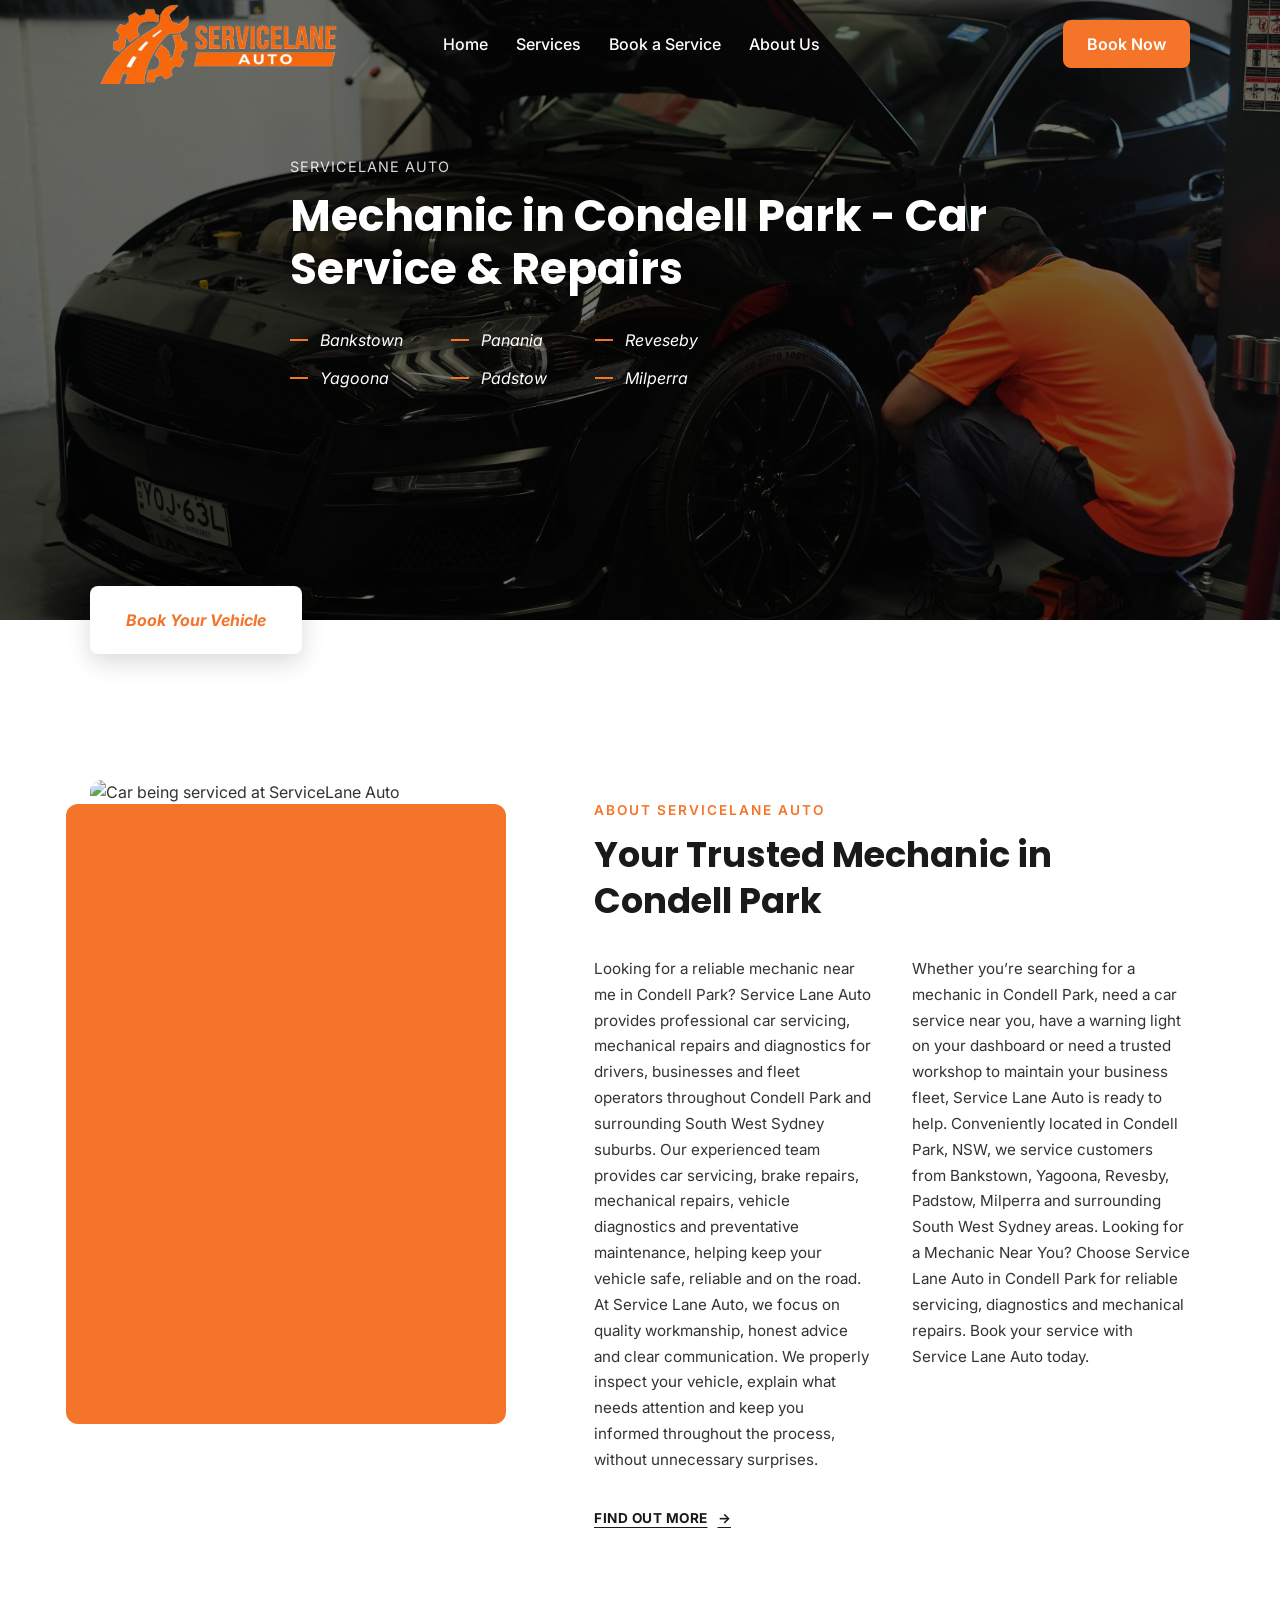
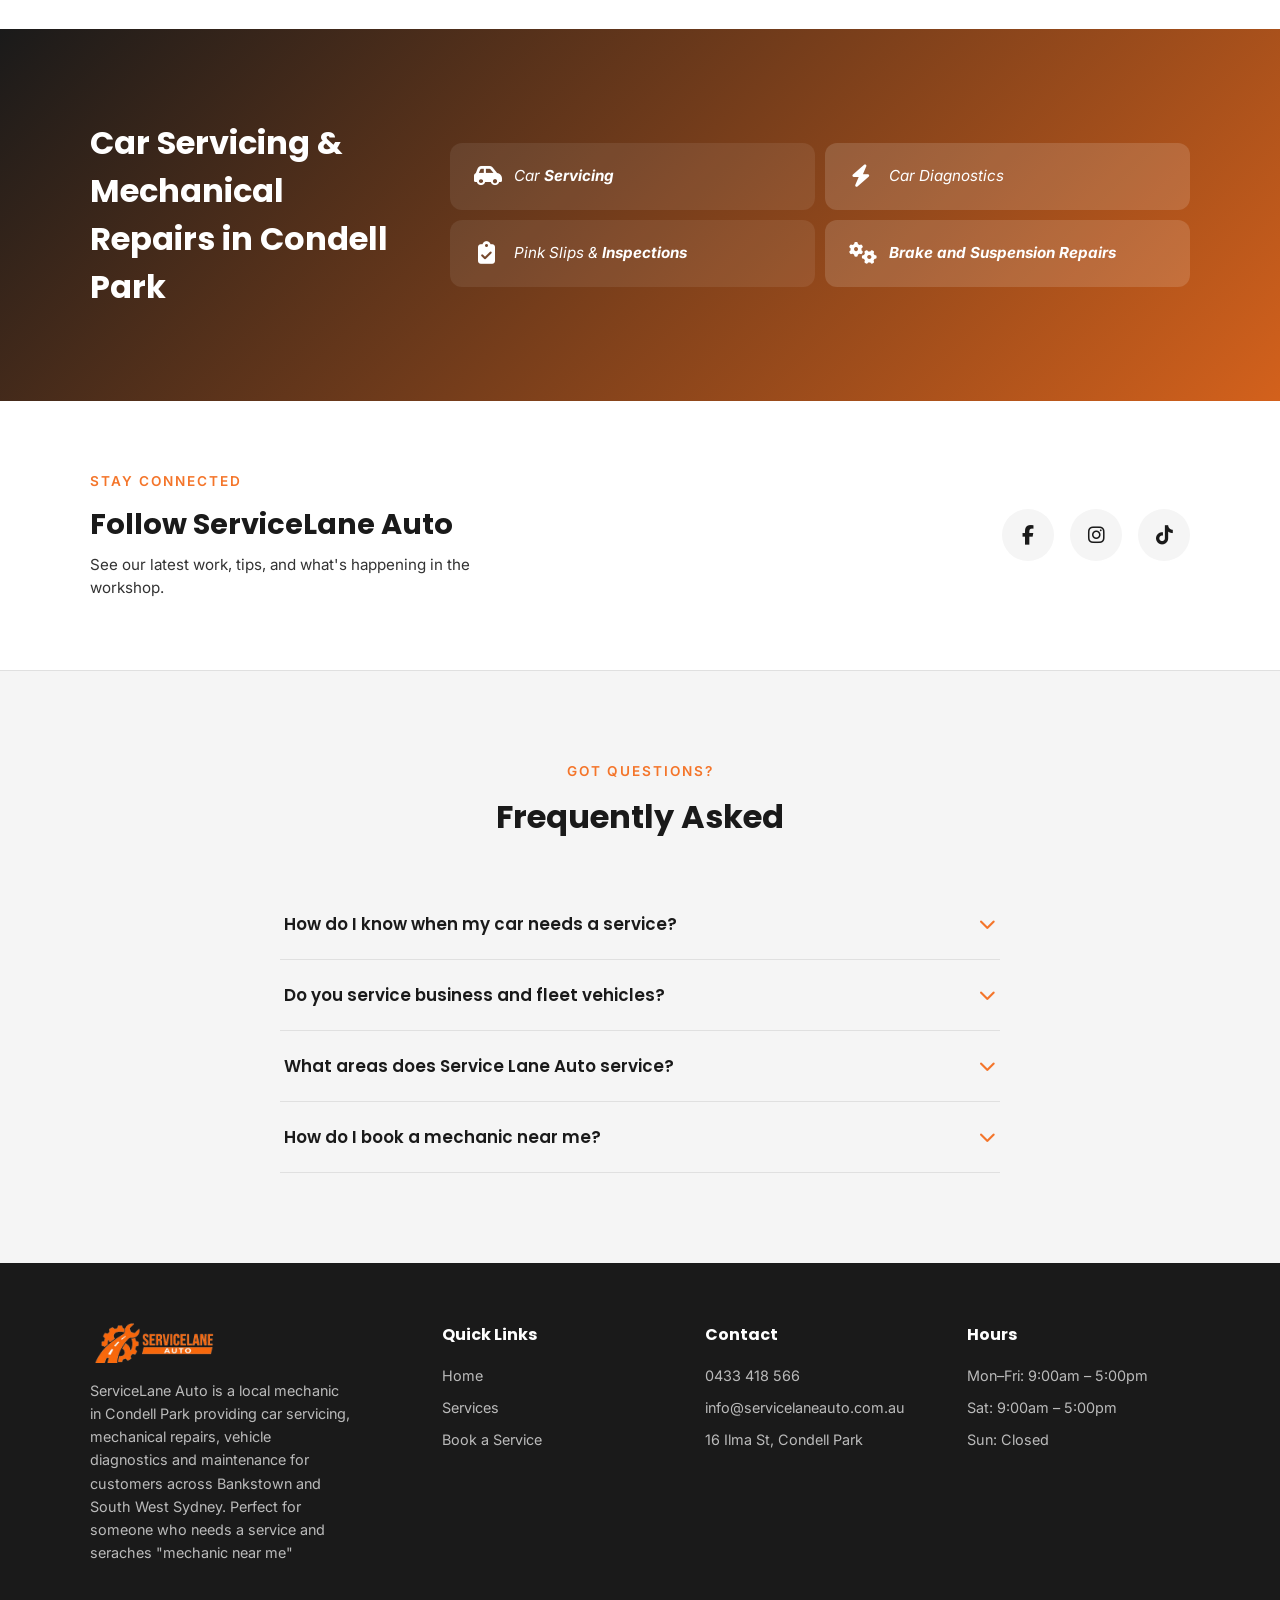
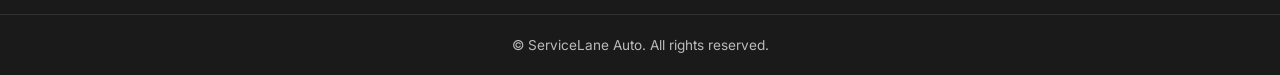
==== index.html @ 46a4f67f "initial commit" ====
<!DOCTYPE html>
<html lang="en">

<head>
  <link rel="icon" type="image/png" href="img/favicon.png">
  <meta name="description"
    content="ServiceLane Auto is a trusted mechanic in Condell Park offering car servicing, mechanical repairs, diagnostics, brakes and vehicle maintenance across South West Sydney. Book online today.">
  <meta charset="UTF-8">
  <meta name="viewport" content="width=device-width, initial-scale=1.0">
  <title>ServiceLane Auto | Mechanic Condell Park – Car Service & Repairs</title>
  <link rel="preconnect" href="https://fonts.googleapis.com">
  <link rel="preconnect" href="https://fonts.gstatic.com" crossorigin>
  <link href="https://fonts.googleapis.com/css2?family=Inter:wght@400;500;600&family=Poppins:wght@600;700&display=swap"
    rel="stylesheet">
  <link rel="stylesheet" href="https://cdnjs.cloudflare.com/ajax/libs/font-awesome/6.5.1/css/all.min.css">
  <link rel="stylesheet" href="css/style.css">

  <script type="application/ld+json">
{
  "@context": "https://schema.org",
  "@type": "AutoRepair",
  "name": "ServiceLane Auto",
  "image": "https://servicelaneauto.com/img/logo-transparent-notext.png",
  "url": "https://servicelaneauto.com",
  "telephone": "+61433418566",
  "priceRange": "$$",
  "address": {
    "@type": "PostalAddress",
    "streetAddress": "16 Ilma St",
    "addressLocality": "Condell Park",
    "addressRegion": "NSW",
    "postalCode": "2200",
    "addressCountry": "AU"
  },
  "geo": {
    "@type": "GeoCoordinates",
    "latitude": -33.9325502,
    "longitude": 151.0131701
  },
  "openingHoursSpecification": [
    {
      "@type": "OpeningHoursSpecification",
      "dayOfWeek": ["Monday","Tuesday","Wednesday","Thursday","Friday","Saturday"],
      "opens": "09:00",
      "closes": "17:00"
    }
  ],
  "areaServed": ["Condell Park", "Bankstown", "Yagoona", "Revesby", "Padstow", "Milperra"],
  "sameAs": [
    "https://www.facebook.com/profile.php?id=61593483371898",
    "https://www.instagram.com/servicelane.auto/",
    "https://tiktok.com/servicelaneauto"
  ]
}
</script>

</head>

<body>

  <header class="site-header site-header-overlay">
    <div class="container header-inner">
      <a href="index.html" class="logo">
        <img src="img/logo-transparent-notext.png" alt="ServiceLane Auto - Your Trusted Mechanic in Condell Park"
          height="48">
      </a>

      <nav class="main-nav">
        <ul>
          <li><a href="index.html">Home</a></li>
          <li><a href="services.html">Services</a></li>
          <li><a href="booking.html">Book a Service</a></li>
          <li><a href="about.html"> About Us</li>
        </ul>
      </nav>

      <a href="booking.html" class="btn btn-primary header-cta">Book Now</a>

      <button class="nav-toggle" aria-label="Toggle menu" aria-expanded="false">
        <span></span><span></span><span></span>
      </button>
    </div>
  </header>

  <section class="hero">
    <div class="hero-overlay"></div>

    <div class="container hero-inner">
      <p class="hero-eyebrow">SERVICELANE AUTO</p>
      <h1>Mechanic in Condell Park - <strong>Car Service &amp; Repairs</strong></h1>

      <div class="hero-features">
        <ul class="hero-features-col">
          <li><span class="dash"></span>Bankstown</li>
          <li><span class="dash"></span>Yagoona</li>
        </ul>
        <ul class="hero-features-col">
          <li><span class="dash"></span>Panania</li>
          <li><span class="dash"></span>Padstow</li>
        </ul>
        <ul class="hero-features-col">
          <li><span class="dash"></span>Reveseby</li>
          <li><span class="dash"></span>Milperra</li>
        </ul>
      </div>
    </div>

    <a href="booking.html" class="hero-cta-float">Book Your Vehicle</a>
  </section>

  <section class="about">
    <div class="container about-inner">
      <div class="about-image">
        <img src="img/about.jpg" alt="Car being serviced at ServiceLane Auto">
      </div>

      <div class="about-content">
        <p class="eyebrow">About ServiceLane Auto</p>
        <h2>Your Trusted Mechanic in Condell Park</h2>

        <div class="about-columns">
          <p>
            Looking for a reliable mechanic near me in Condell Park? Service Lane Auto provides professional car
            servicing, mechanical repairs and diagnostics for drivers, businesses and fleet operators throughout Condell
            Park and surrounding South West Sydney suburbs.

            Our experienced team provides car servicing, brake repairs, mechanical repairs, vehicle diagnostics and
            preventative maintenance, helping keep your vehicle safe, reliable and on the road.

            At Service Lane Auto, we focus on quality workmanship, honest advice and clear communication. We properly
            inspect your vehicle, explain what needs attention and keep you informed throughout the process, without
            unnecessary surprises.
          </p>
          <p>
            Whether you’re searching for a mechanic in Condell Park, need a car service near you, have a warning light
            on your dashboard or need a trusted workshop to maintain your business fleet, Service Lane Auto is ready to
            help.

            Conveniently located in Condell Park, NSW, we service customers from Bankstown, Yagoona, Revesby, Padstow,
            Milperra and surrounding South West Sydney areas.

            Looking for a Mechanic Near You?

            Choose Service Lane Auto in Condell Park for reliable servicing, diagnostics and mechanical repairs.

            Book your service with Service Lane Auto today.
          </p>
        </div>

        <a href="about.html" class="find-out-more">
          Find out more <span class="arrow">&rarr;</span>
        </a>
      </div>
    </div>
  </section>

  <section class="solutions">
    <div class="container solutions-inner">
      <div class="solutions-heading">
        <h2>Car Servicing &amp; Mechanical Repairs in Condell Park</h2>
      </div>

      <div class="solutions-grid">
        <a href="services.html#servicing" class="solution-item">
          <i class="fa-solid fa-car-side"></i>
          <span>Car <strong>Servicing</strong></span>
        </a>
        <a href="services.html#diagnostics" class="solution-item">
          <i class="fa-solid fa-bolt"></i>
          <span>Car Diagnostics</span>
        </a>
        <a href="services.html#pinkslip" class="solution-item">
          <i class="fa-solid fa-clipboard-check"></i>
          <span>Pink Slips &amp; <strong>Inspections</strong></span>
        </a>
        <a href="services.html#brakes" class="solution-item">
          <i class="fa-solid fa-gears"></i>
          <span><strong>Brake and Suspension Repairs</strong></span>
        </a>
        </a>
      </div>
    </div>
  </section>

  <section class="socials">
    <div class="container socials-inner">
      <div class="socials-text">
        <p class="eyebrow">Stay Connected</p>
        <h2>Follow ServiceLane Auto</h2>
        <p class="socials-sub">See our latest work, tips, and what's happening in the workshop.</p>
      </div>

      <div class="socials-icons">
        <a href="https://www.facebook.com/profile.php?id=61593483371898" target="_blank" rel="noopener"
          class="social-icon" aria-label="Facebook">
          <i class="fa-brands fa-facebook-f"></i>
        </a>
        <a href="https://www.instagram.com/servicelane.auto/" target="_blank" rel="noopener" class="social-icon"
          aria-label="Instagram">
          <i class="fa-brands fa-instagram"></i>
        </a>
        <a href="https://tiktok.com/servicelaneauto" target="_blank" rel="noopener" class="social-icon"
          aria-label="TikTok">
          <i class="fa-brands fa-tiktok"></i>
        </a>
      </div>
    </div>
  </section>

  <section class="faq">
    <div class="container faq-inner">
      <div class="faq-heading">
        <p class="eyebrow">Got Questions?</p>
        <h2>Frequently Asked</h2>
      </div>

      <div class="faq-list">
        <div class="faq-item">
          <button class="faq-question">
            How do I know when my car needs a service?
            <i class="fa-solid fa-chevron-down"></i>
          </button>
          <div class="faq-answer">
            <p>Your vehicle’s recommended service intervals depend on its make, model, age and kilometres travelled. If
              you’re unsure, contact Service Lane Auto and our Condell Park mechanics can help determine when your next
              service is due.</p>
          </div>
        </div>

        <div class="faq-item">
          <button class="faq-question">
            Do you service business and fleet vehicles?
            <i class="fa-solid fa-chevron-down"></i>
          </button>
          <div class="faq-answer">
            <p>Yes. Service Lane Auto provides fleet servicing and mechanical maintenance in Condell Park for businesses
              and vehicle operators. We can assist with regular servicing, maintenance, diagnostics and documented
              vehicle inspections to help keep your fleet on the road.</p>
          </div>
        </div>

        <div class="faq-item">
          <button class="faq-question">
            What areas does Service Lane Auto service?
            <i class="fa-solid fa-chevron-down"></i>
          </button>
          <div class="faq-answer">
            <p>Our workshop is located in Condell Park, NSW, making us a convenient local mechanic for customers in
              Bankstown, Yagoona, Revesby, Padstow, Milperra and surrounding South West Sydney suburbs.</p>
          </div>
        </div>

        <div class="faq-item">
          <button class="faq-question">
            How do I book a mechanic near me?
            <i class="fa-solid fa-chevron-down"></i>
          </button>
          <div class="faq-answer">
            <p>If you’re looking for a mechanic near me in Condell Park, simply contact Service Lane Auto to arrange
              your booking. Whether you need a car service, brake repair, diagnostics, filter replacement or general
              mechanical work, our team is ready to help.</p>
          </div>
        </div>
      </div>
    </div>
  </section>

  <footer class="site-footer">

    <div class="container footer-inner">
      <div class="footer-brand">
        <img src="img/logo-transparent-notext.png" alt="ServiceLane Auto" height="40">
        <p>ServiceLane Auto is a local mechanic in Condell Park providing car servicing, mechanical repairs, vehicle
          diagnostics and maintenance for customers across Bankstown and South West Sydney. Perfect for someone who
          needs a service and seraches "mechanic near me"</p>
      </div>

      <div class="footer-col" id="footer">
        <h4>Quick Links</h4>
        <ul>
          <li><a href="index.html">Home</a></li>
          <li><a href="services.html">Services</a></li>
          <li><a href="booking.html">Book a Service</a></li>
        </ul>
      </div>

      <div class="footer-col">
        <h4>Contact</h4>
        <ul>
          <li><a href="tel:+61433418566">0433 418 566</a></li>
          <li><a href="mailto:info@servicelaneauto.com.au">info@servicelaneauto.com.au</a></li>
          <li><a href="https://maps.app.goo.gl/KxCBeja8GGFYqPT87">16 Ilma St, Condell Park</a></li>
        </ul>
      </div>

      <div class="footer-col">
        <h4>Hours</h4>
        <ul>
          <li>Mon–Fri: 9:00am – 5:00pm</li>
          <li>Sat: 9:00am – 5:00pm</li>
          <li>Sun: Closed</li>
        </ul>
      </div>
    </div>

    <div class="footer-bottom">
      <div class="container">
        <p>&copy; <span id="year"></span> ServiceLane Auto. All rights reserved.</p>
      </div>
    </div>
  </footer>

  <script src="js/main.js"></script>
</body>

</html>
---- css/style.css ----
/* ---- Reset & base ---- */
*,
*::before,
*::after {
  box-sizing: border-box;
  margin: 0;
  padding: 0;
}

html {
  scroll-behavior: smooth;
}

:root {
  --color-primary: #f4752a;
  --color-primary-dark: #d3611c;
  --color-dark: #1a1a1a;
  --color-text: #333;
  --color-bg: #ffffff;
  --color-bg-alt: #f5f5f5;
  --color-border: #e0e0e0;

  --font-body: 'Inter', system-ui, sans-serif;
  --font-heading: 'Poppins', sans-serif;

  --container-width: 1140px;
}

body {
  font-family: var(--font-body);
  color: var(--color-text);
  line-height: 1.5;
}

h1,
h2,
h3,
h4 {
  font-family: var(--font-heading);
}

a {
  text-decoration: none;
  color: inherit;
}

ul {
  list-style: none;
}

img {
  max-width: 100%;
  display: block;
}

.container {
  max-width: var(--container-width);
  margin: 0 auto;
  padding: 0 20px;
}

.btn {
  display: inline-block;
  padding: 12px 24px;
  border-radius: 8px;
  font-weight: 600;
  cursor: pointer;
  border: none;
}

.btn-primary {
  background: var(--color-primary);
  color: #fff;
}

.btn-primary:hover {
  background: var(--color-primary-dark);
}

/* ---- Header ---- */
.site-header {
  border-bottom: 1px solid var(--color-border);
  background: var(--color-bg);
}

.header-inner {
  display: flex;
  align-items: center;
  justify-content: space-between;
  padding-top: 4px;
  padding-bottom: 4px;
}

.logo img {
  height: 80px;
  width: auto;
}

.main-nav ul {
  display: flex;
  gap: 28px;
}

.main-nav a {
  position: relative;
  font-weight: 500;
  color: var(--color-text);
  padding-bottom: 4px;
  transition: color 0.25s ease;
}

.main-nav a::after {
  content: '';
  position: absolute;
  left: 0;
  bottom: 0;
  width: 100%;
  height: 2px;
  background: var(--color-primary);
  transform: scaleX(0);
  transform-origin: right;
  transition: transform 0.3s ease;
}

.main-nav a:hover {
  color: var(--color-primary);
}

.main-nav a:hover::after {
  transform: scaleX(1);
  transform-origin: left;
}

.header-cta {
  margin-left: 20px;
}

.nav-toggle {
  display: none;
  flex-direction: column;
  justify-content: space-between;
  width: 26px;
  height: 18px;
  background: none;
  border: none;
  cursor: pointer;
  padding: 0;
  position: relative;
  z-index: 101;
}

.nav-toggle span {
  display: block;
  width: 100%;
  height: 2px;
  background: var(--color-dark);
  border-radius: 2px;
  transition: transform 0.3s ease, opacity 0.3s ease;
}

.site-header-overlay {
  position: absolute;
  top: 0;
  left: 0;
  width: 100%;
  z-index: 10;
  background: transparent;
  border-bottom: none;
}

.site-header-overlay .main-nav a,
.site-header-overlay .logo {
  color: #fff;
}

.site-header-overlay .main-nav a::after {
  background: #fff;
}

/* ---- Hero ---- */
.hero {
  position: relative;
  min-height: 620px;
  display: flex;
  align-items: center;
  background: url('../img/hero.JPG') center/cover no-repeat;
  margin-bottom: 60px;
  margin-top: 0;
}

.hero-overlay {
  position: absolute;
  inset: 0;
  background: rgba(0, 0, 0, 0.55);
}

.hero-inner {
  position: relative;
  z-index: 1;
  color: #fff;
  padding-bottom: 60px;
}

.hero-eyebrow {
  text-transform: uppercase;
  letter-spacing: 1px;
  font-size: 0.9rem;
  margin-bottom: 12px;
  opacity: 0.85;
}

.hero-inner h1 {
  font-size: 2.75rem;
  line-height: 1.2;
  max-width: 700px;
  margin-bottom: 32px;
}

.hero-features {
  display: flex;
  gap: 48px;
  flex-wrap: wrap;
}

.hero-features-col li {
  display: flex;
  align-items: center;
  gap: 12px;
  margin-bottom: 14px;
  font-style: italic;
}

.dash {
  width: 18px;
  height: 2px;
  background: var(--color-primary);
  flex-shrink: 0;
}

.hero-cta-float {
  position: absolute;
  bottom: 0;
  left: calc((100% - var(--container-width)) / 2 + 20px);
  transform: translateY(50%);
  z-index: 2;
  background: #fff;
  color: var(--color-primary);
  font-weight: 700;
  font-style: italic;
  padding: 22px 36px;
  border-radius: 8px;
  box-shadow: 0 8px 24px rgba(0, 0, 0, 0.15);
}

.hero-cta-float:hover {
  background: var(--color-bg-alt);
}

/* ---- About ---- */
.about {
  padding: 100px 0;
}

.about-inner {
  display: flex;
  align-items: flex-start;
  gap: 64px;
}

.about-image {
  flex: 0 0 40%;
  position: relative;
}

.about-image::before {
  content: '';
  position: absolute;
  top: 24px;
  left: -24px;
  width: 100%;
  height: 100%;
  background: var(--color-primary);
  border-radius: 12px;
  z-index: 0;
}

.about-image img {
  position: relative;
  z-index: 1;
  width: 100%;
  height: 620px;
  object-fit: cover;
  border-radius: 12px;
}

.about-content {
  flex: 1;
  position: relative;
  padding-top: 20px;
}

.eyebrow {
  text-transform: uppercase;
  letter-spacing: 2px;
  font-size: 0.85rem;
  font-weight: 600;
  color: var(--color-primary);
  margin-bottom: 12px;
}

.about-content h2 {
  font-size: 2.2rem;
  line-height: 1.3;
  color: var(--color-dark);
  margin-bottom: 32px;
  max-width: 520px;
}

.about-columns {
  display: flex;
  gap: 40px;
  margin-bottom: 32px;
}

.about-columns p {
  flex: 1;
  color: var(--color-text);
  font-size: 0.95rem;
  line-height: 1.7;
}

.find-out-more {
  display: inline-flex;
  align-items: center;
  gap: 10px;
  font-weight: 700;
  font-size: 0.85rem;
  letter-spacing: 0.5px;
  text-transform: uppercase;
  color: var(--color-dark);
  text-decoration: underline;
  text-underline-offset: 4px;
}

.find-out-more .arrow {
  transition: transform 0.25s ease;
  text-decoration: none;
  display: inline-block;
}

.find-out-more:hover .arrow {
  transform: translateX(6px);
}

/* ---- Solutions ---- */
.solutions {
  position: relative;
  background: linear-gradient(135deg, var(--color-dark), var(--color-primary-dark));
  padding: 90px 0;
  overflow: hidden;
}

.solutions-inner {
  display: flex;
  align-items: center;
  gap: 60px;
  position: relative;
}

.solutions-heading {
  flex: 0 0 300px;
  position: relative;
}

.solutions-number {
  position: absolute;
  top: -60px;
  right: -10px;
  font-family: var(--font-heading);
  font-size: 3.5rem;
  font-weight: 300;
  color: rgba(255, 255, 255, 0.15);
}

.eyebrow-light {
  color: rgba(255, 255, 255, 0.7);
}

.solutions-heading h2 {
  color: #fff;
  font-size: 2rem;
}

.solutions-grid {
  flex: 1;
  display: grid;
  grid-template-columns: repeat(2, 1fr);
  gap: 10px;
}

.solution-item {
  display: flex;
  align-items: center;
  gap: 16px;
  padding: 22px 24px;
  background: rgba(255, 255, 255, 0.08);
  color: #fff;
  font-style: italic;
  font-size: 0.95rem;
  transition: background 0.25s ease;
  border-radius: 12px;
}

.solution-item:nth-child(even) {
  background: rgba(255, 255, 255, 0.14);
}

.solution-item:hover {
  background: var(--color-primary);
}

.solution-item i {
  font-size: 1.4rem;
  width: 24px;
  text-align: center;
}

/* ---- Footer ---- */
.site-footer {
  background: var(--color-dark);
  color: rgba(255, 255, 255, 0.7);
  padding-top: 60px;
}

.footer-inner {
  display: grid;
  grid-template-columns: 1.4fr 1fr 1fr 1fr;
  gap: 40px;
  padding-bottom: 50px;
}

.footer-brand img {
  margin-bottom: 16px;
}

.footer-brand p {
  font-size: 0.9rem;
  line-height: 1.6;
  max-width: 260px;
}

.footer-col h4 {
  color: #fff;
  font-family: var(--font-heading);
  font-size: 1rem;
  margin-bottom: 18px;
}

.footer-col ul li {
  margin-bottom: 10px;
  font-size: 0.9rem;
}

.footer-col a {
  transition: color 0.2s ease;
}

.footer-col a:hover {
  color: var(--color-primary);
}

.footer-bottom {
  border-top: 1px solid rgba(255, 255, 255, 0.1);
  padding: 20px 0;
  text-align: center;
  font-size: 0.85rem;
}


/* ---- Page banner ---- */
.page-banner {
  background: var(--color-bg-alt);
  padding: 70px 0;
  text-align: center;
}

.page-banner h1 {
  font-size: 2.4rem;
  color: var(--color-dark);
}

/* ---- Service detail blocks ---- */
.service-detail {
  padding: 90px 0;
}

.service-detail:nth-child(even),
.service-detail-reverse {
  background: var(--color-bg-alt);
}

.service-detail-inner {
  display: flex;
  align-items: center;
  gap: 64px;
}

.service-detail-reverse .service-detail-inner {
  flex-direction: row-reverse;
}

.service-detail-image {
  flex: 0 0 45%;
  position: relative;
}

.service-detail-image::before {
  content: '';
  position: absolute;
  top: 20px;
  left: -20px;
  width: 100%;
  height: 100%;
  background: var(--color-primary);
  border-radius: 12px;
  z-index: 0;
}

.service-detail-reverse .service-detail-image::before {
  left: auto;
  right: -20px;
}

.service-detail-image img {
  position: relative;
  z-index: 1;
  width: 100%;
  height: 420px;
  object-fit: cover;
  border-radius: 12px;
}

.service-detail-content {
  flex: 1;
}

.service-icon {
  display: inline-flex;
  align-items: center;
  justify-content: center;
  width: 52px;
  height: 52px;
  border-radius: 50%;
  background: var(--color-primary);
  color: #fff;
  font-size: 1.3rem;
  margin-bottom: 18px;
}

.service-detail-content h2 {
  font-size: 2rem;
  color: var(--color-dark);
  margin-bottom: 16px;
}

.service-desc {
  color: var(--color-text);
  line-height: 1.7;
  margin-bottom: 24px;
  max-width: 480px;
}

.service-features {
  margin-bottom: 32px;
}

.service-features li {
  display: flex;
  align-items: center;
  gap: 12px;
  margin-bottom: 12px;
  font-size: 0.95rem;
  color: var(--color-dark);
}

/* ---- Booking ---- */
.booking {
  padding: 90px 0;
}

.booking-inner {
  display: flex;
  gap: 64px;
  align-items: flex-start;
}

.booking-info {
  flex: 0 0 320px;
  position: sticky;
  top: 40px;
}

.booking-info h2 {
  font-size: 1.6rem;
  color: var(--color-dark);
  margin: 18px 0 12px;
}

.booking-info>p {
  color: var(--color-text);
  line-height: 1.6;
  margin-bottom: 28px;
}

.booking-steps li {
  font-size: 0.95rem;
  color: var(--color-dark);
  font-style: normal;
}

.booking-contact-alt {
  margin-top: 36px;
  padding-top: 24px;
  border-top: 1px solid var(--color-border);
}

.booking-contact-alt p {
  font-size: 0.85rem;
  color: var(--color-text);
  margin-bottom: 6px;
}

.booking-contact-alt a {
  display: inline-flex;
  align-items: center;
  gap: 8px;
  font-weight: 700;
  color: var(--color-primary);
  font-size: 1.15rem;
}

.booking-form {
  flex: 1;
  background: var(--color-bg-alt);
  padding: 44px;
  border-radius: 12px;
  border-top: 4px solid var(--color-primary);
}

.form-group {
  margin-bottom: 22px;
}

.form-group label {
  display: block;
  font-size: 0.9rem;
  font-weight: 600;
  color: var(--color-dark);
  margin-bottom: 6px;
}

.form-group input,
.form-group select,
.form-group textarea {
  width: 100%;
  padding: 13px 14px;
  border: 1px solid var(--color-border);
  border-radius: 6px;
  font-family: var(--font-body);
  font-size: 0.95rem;
  color: var(--color-text);
  background: #fff;
  transition: border-color 0.2s ease, box-shadow 0.2s ease;
}

.form-group input:focus,
.form-group select:focus,
.form-group textarea:focus {
  outline: none;
  border-color: var(--color-primary);
  box-shadow: 0 0 0 3px rgba(244, 117, 42, 0.15);
}

.form-group textarea {
  resize: vertical;
}

.booking-form .btn-lg {
  width: 100%;
  padding: 16px;
  font-size: 1rem;
}

/* ---- Socials ---- */
.socials {
  padding: 70px 0;
  border-bottom: 1px solid var(--color-border);
}

.socials-inner {
  display: flex;
  align-items: center;
  justify-content: space-between;
  flex-wrap: wrap;
  gap: 32px;
}

.socials-text h2 {
  font-size: 1.8rem;
  color: var(--color-dark);
  margin: 6px 0 8px;
}

.socials-sub {
  color: var(--color-text);
  font-size: 0.95rem;
  max-width: 400px;
}

.socials-icons {
  display: flex;
  gap: 16px;
}

.social-icon {
  display: flex;
  align-items: center;
  justify-content: center;
  width: 52px;
  height: 52px;
  border-radius: 50%;
  background: var(--color-bg-alt);
  color: var(--color-dark);
  font-size: 1.2rem;
  transition: background 0.25s ease, color 0.25s ease, transform 0.25s ease;
}

.social-icon:hover {
  background: var(--color-primary);
  color: #fff;
  transform: translateY(-4px);
}

/* ---- FAQ ---- */
.faq {
  padding: 90px 0;
  background: var(--color-bg-alt);
}

.faq-heading {
  text-align: center;
  margin-bottom: 48px;
}

.faq-heading h2 {
  font-size: 2rem;
  color: var(--color-dark);
}

.faq-list {
  max-width: 720px;
  margin: 0 auto;
}

.faq-item {
  border-bottom: 1px solid var(--color-border);
}

.faq-question {
  width: 100%;
  display: flex;
  align-items: center;
  justify-content: space-between;
  background: none;
  border: none;
  padding: 22px 4px;
  font-family: var(--font-heading);
  font-size: 1.05rem;
  font-weight: 600;
  color: var(--color-dark);
  text-align: left;
  cursor: pointer;
}

.faq-question i {
  color: var(--color-primary);
  transition: transform 0.3s ease;
  flex-shrink: 0;
  margin-left: 16px;
}

.faq-item.active .faq-question i {
  transform: rotate(180deg);
}

.faq-answer {
  max-height: 0;
  overflow: hidden;
  transition: max-height 0.3s ease;
}

.faq-answer p {
  padding: 0 4px 22px;
  color: var(--color-text);
  line-height: 1.6;
  font-size: 0.95rem;
}

.faq-item.active .faq-answer {
  max-height: 200px;
}

/* ---- About page hero ---- */
.about-hero {
  position: relative;
  min-height: 560px;
  display: flex;
  align-items: center;
  justify-content: center;
  text-align: center;
  overflow: hidden;
  background: url('../img/abouthero.jpg') center/cover no-repeat;
  padding-top: 80px;
}

.about-hero-overlay {
  position: absolute;
  inset: 0;
  background: rgba(0, 0, 0, 0.5);
}

.about-hero-inner {
  position: relative;
  z-index: 1;
  color: #fff;
}

.about-hero-inner h1 {
  font-size: 2.6rem;
  line-height: 1.2;
  max-width: 700px;
  margin: 10px auto 16px;
}

.about-hero-sub {
  font-size: 1.05rem;
  opacity: 0.9;
  max-width: 500px;
  margin: 0 auto;
}

/* ---- Team grid ---- */
.team {
  padding: 90px 0;
}

.team-heading {
  text-align: center;
  margin-bottom: 48px;
}

.team-heading h2 {
  font-size: 2rem;
  color: var(--color-dark);
}

.team-grid {
  display: grid;
  grid-template-columns: repeat(auto-fill, minmax(220px, 1fr));
  gap: 32px;
}

.team-card {
  text-align: center;
  cursor: pointer;
}

.team-bio {
  max-height: 0;
  overflow: hidden;
  transition: max-height 0.3s ease;
}

.team-bio p {
  padding-top: 12px;
  font-size: 0.9rem;
  color: var(--color-text);
  line-height: 1.6;
  text-align: left;
}

.team-card.active .team-bio {
  max-height: 300px;
}

.team-photo {
  position: relative;
  margin-bottom: 18px;
}

.team-photo::before {
  content: '';
  position: absolute;
  top: 14px;
  left: -14px;
  width: 100%;
  height: 100%;
  background: var(--color-primary);
  border-radius: 12px;
  z-index: 0;
}

.team-photo img {
  position: relative;
  z-index: 1;
  width: 100%;
  height: 260px;
  object-fit: cover;
  border-radius: 12px;
}

.team-card h3 {
  font-family: var(--font-heading);
  font-size: 1.1rem;
  color: var(--color-dark);
  margin-bottom: 4px;
}

.team-role {
  font-size: 0.85rem;
  color: var(--color-primary);
  font-weight: 600;
  text-transform: uppercase;
  letter-spacing: 0.5px;
}

/* ---- Stats strip ---- */
.stats {
  background: linear-gradient(135deg, var(--color-dark), var(--color-primary-dark));
  padding: 60px 0;
}

.stats-inner {
  display: grid;
  grid-template-columns: repeat(4, 1fr);
  gap: 24px;
  text-align: center;
}

.stat-item {
  display: flex;
  flex-direction: column;
  gap: 6px;
}

.stat-number {
  font-family: var(--font-heading);
  font-size: 2.6rem;
  font-weight: 700;
  color: #fff;
}

.stat-label {
  font-size: 0.9rem;
  color: rgba(255, 255, 255, 0.75);
  text-transform: uppercase;
  letter-spacing: 0.5px;
}

/* ---- Our Story ---- */
.story {
  padding: 100px 0;
}

.story-inner {
  display: flex;
  align-items: center;
  gap: 64px;
}

.story-content {
  flex: 1;
}

.story-content h2 {
  font-size: 2.2rem;
  color: var(--color-dark);
  line-height: 1.3;
  margin-bottom: 24px;
  max-width: 480px;
}

.story-content p {
  color: var(--color-text);
  line-height: 1.7;
  margin-bottom: 18px;
  max-width: 480px;
}

.story-image {
  flex: 0 0 45%;
  position: relative;
}

.story-image::before {
  content: '';
  position: absolute;
  bottom: -20px;
  right: -20px;
  width: 100%;
  height: 100%;
  background: var(--color-primary);
  border-radius: 12px;
  z-index: 0;
}

.story-image img {
  position: relative;
  z-index: 1;
  width: 100%;
  height: 440px;
  object-fit: cover;
  border-radius: 12px;
}

/*Mobile*/
@media (max-width: 768px) {

  .booking-inner {
    flex-direction: column;
    align-items: stretch;
  }

  .main-nav {
    position: fixed;
    top: 0;
    right: -100%;
    width: 75%;
    max-width: 320px;
    height: 100vh;
    background: #fff;
    box-shadow: -4px 0 20px rgba(0, 0, 0, 0.1);
    padding: 100px 32px;
    transition: right 0.35s ease;
    z-index: 100;
  }

  .main-nav.open {
    right: 0;
  }

  .main-nav.open a {
    color: var(--color-dark);
  }

  .main-nav.open a::after {
    background: var(--color-primary);
  }


  .site-header-overlay .nav-toggle span {
    background: #fff;
  }

  .site-header-overlay .nav-toggle.open span {
    background: var(--color-dark);
  }

  .main-nav ul {
    flex-direction: column;
    gap: 24px;
  }

  .header-cta {
    display: none;
  }

  .nav-toggle {
    display: flex;
  }

  .nav-toggle.open span:nth-child(1) {
    transform: translateY(8px) rotate(45deg);
  }

  .nav-toggle.open span:nth-child(2) {
    opacity: 0;
  }

  .nav-toggle.open span:nth-child(3) {
    transform: translateY(-8px) rotate(-45deg);
  }

  /* Hero */
  .hero-inner h1 {
    font-size: 1.8rem;
  }

  .hero-features {
    flex-direction: column;
    gap: 12px;
  }

  .hero-cta-float {
    left: 20px;
    padding: 16px 24px;
    font-size: 0.9rem;
  }

  /* About (homepage) */
  .about-inner,
  .story-inner {
    flex-direction: column;
  }

  .about-image,
  .story-image {
    flex: none;
    width: 100%;
  }

  .about-image img,
  .story-image img {
    height: 320px;
  }

  .about-columns {
    flex-direction: column;
    gap: 16px;
  }

  /* Solutions grid */
  .solutions-inner {
    flex-direction: column;
    text-align: center;
  }

  .solutions-grid {
    grid-template-columns: 1fr;
  }

  /* Team grid */
  .team-grid {
    grid-template-columns: 1fr 1fr;
  }

  /* Stats strip */
  .stats-inner {
    grid-template-columns: 1fr 1fr;
    gap: 32px 16px;
  }

  /* Service detail blocks */
  .service-detail-inner,
  .service-detail-reverse .service-detail-inner {
    flex-direction: column;
  }

  .service-detail-image {
    width: 100%;
  }

  /* Booking page */
  .booking-inner {
    flex-direction: column;
  }

  .booking-info {
    position: static;
  }

  .form-row {
    flex-direction: column;
    gap: 0;
  }

  /* Footer */
  .footer-inner {
    grid-template-columns: 1fr 1fr;
    gap: 32px;
  }

  .footer-brand {
    grid-column: span 2;
  }

  .footer-map {
    display: none;
  }

}
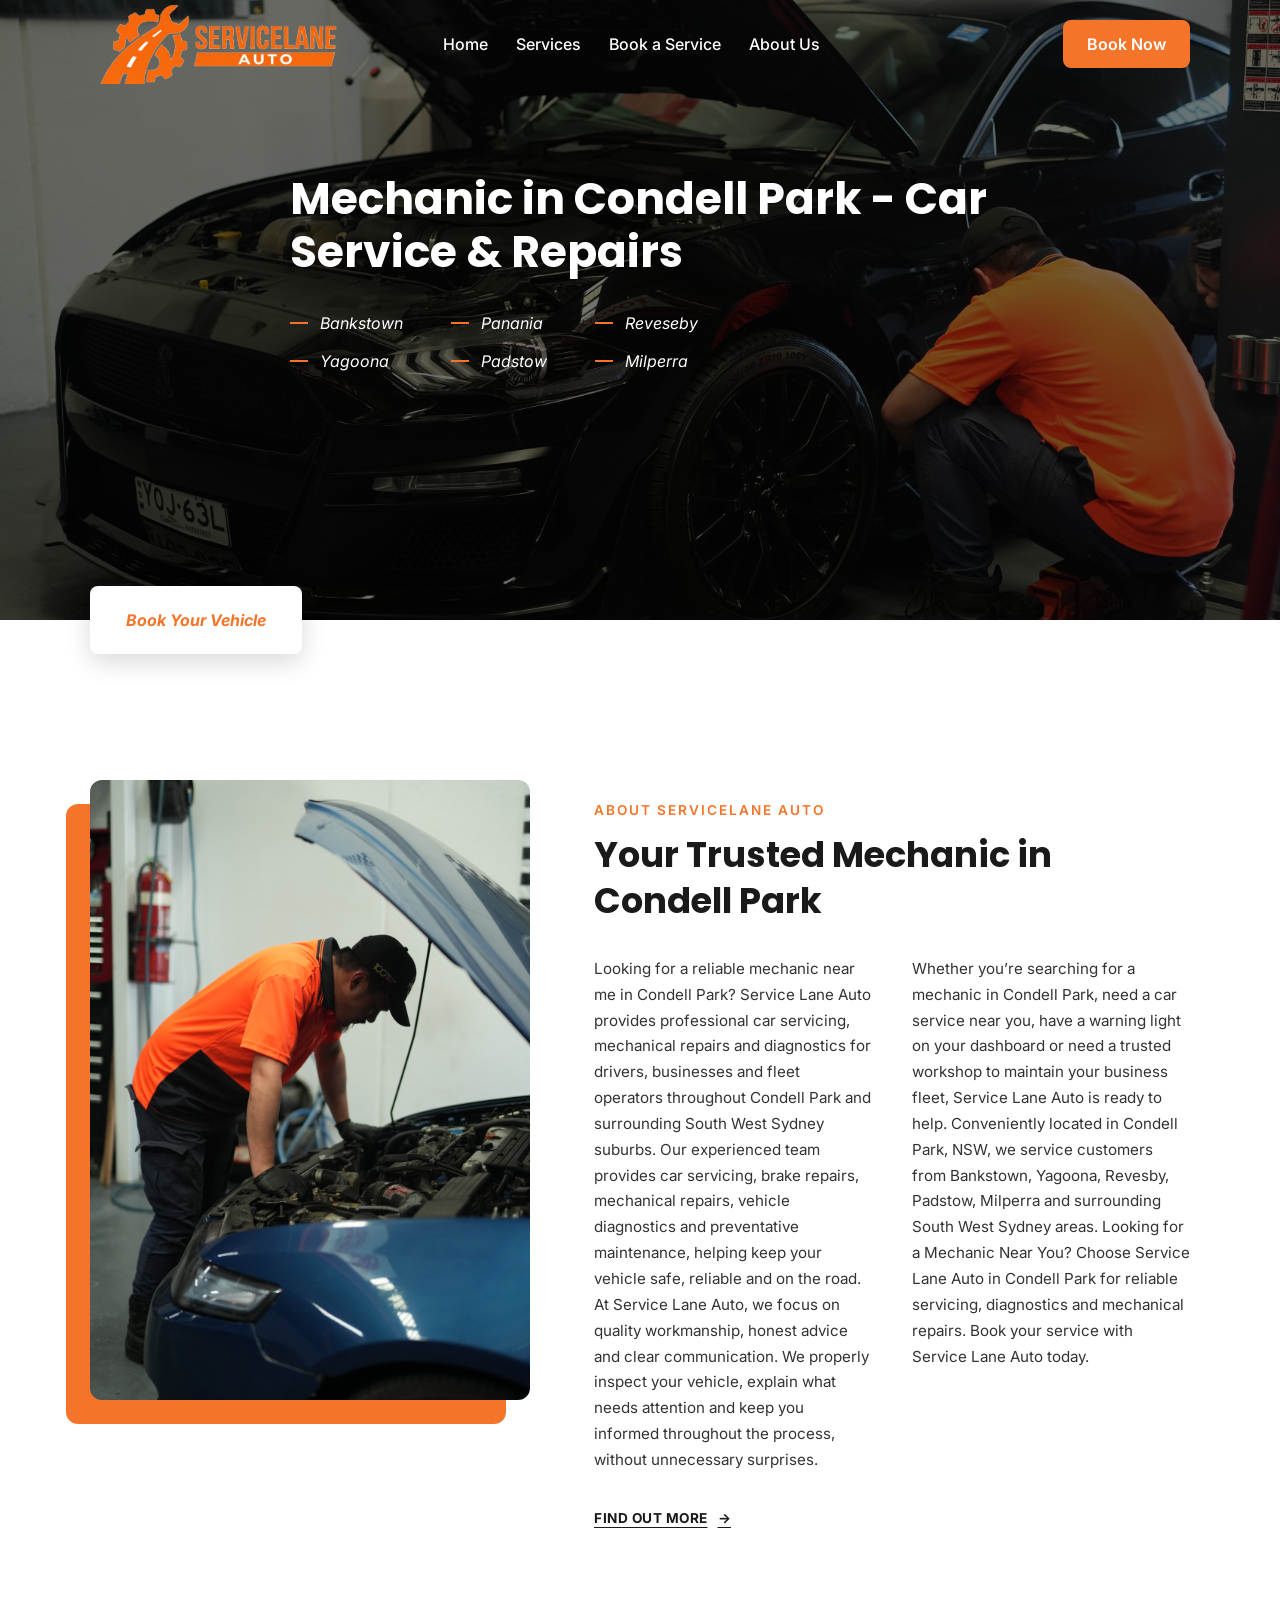
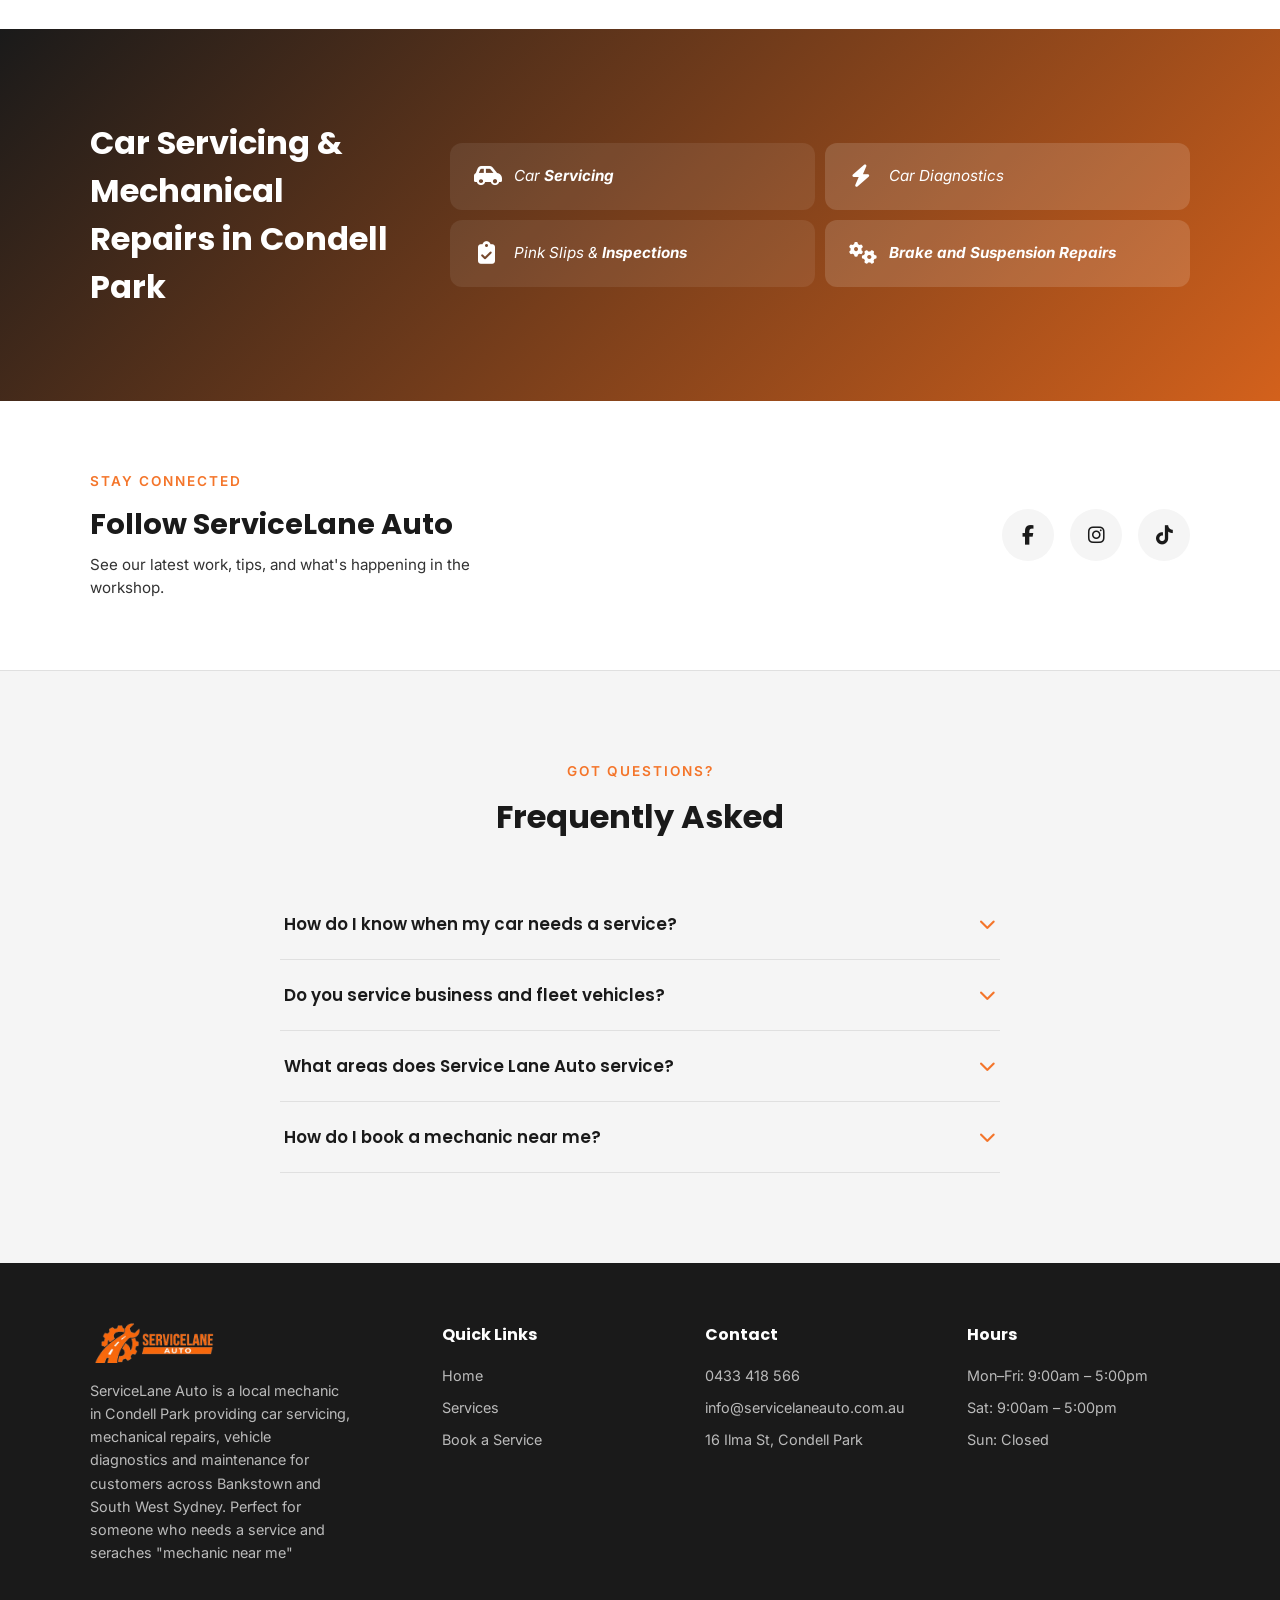
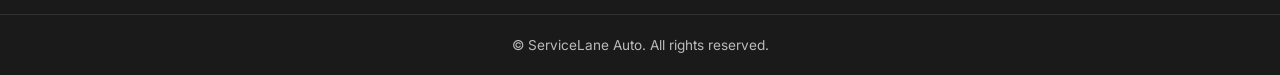
==== commit 39a94502: "added sticky navbar fixed file name case sensitivity issue" ====
--- a/index.html
+++ b/index.html
@@ -86,7 +86,6 @@
     <div class="hero-overlay"></div>
 
     <div class="container hero-inner">
-      <p class="hero-eyebrow">SERVICELANE AUTO</p>
       <h1>Mechanic in Condell Park - <strong>Car Service &amp; Repairs</strong></h1>
 
       <div class="hero-features">
@@ -111,7 +110,7 @@
   <section class="about">
     <div class="container about-inner">
       <div class="about-image">
-        <img src="img/about.jpg" alt="Car being serviced at ServiceLane Auto">
+        <img src="img/about.JPG" alt="Car being serviced at ServiceLane Auto">
       </div>
 
       <div class="about-content">
--- a/css/style.css
+++ b/css/style.css
@@ -81,6 +81,29 @@
 .site-header {
   border-bottom: 1px solid var(--color-border);
   background: var(--color-bg);
+  position: sticky;
+  top: 0;
+  z-index: 50;
+}
+
+.site-header-overlay.scrolled {
+  position: fixed;
+  background: var(--color-bg);
+  border-bottom: 1px solid var(--color-border);
+  box-shadow: 0 2px 10px rgba(0,0,0,0.08);
+}
+
+.site-header-overlay.scrolled .main-nav a,
+.site-header-overlay.scrolled .logo {
+  color: var(--color-text);
+}
+
+.site-header-overlay.scrolled .main-nav a::after {
+  background: var(--color-primary);
+}
+
+.site-header-overlay.scrolled .nav-toggle span {
+  background: var(--color-dark);
 }
 
 .header-inner {
@@ -819,7 +842,7 @@
   justify-content: center;
   text-align: center;
   overflow: hidden;
-  background: url('../img/abouthero.jpg') center/cover no-repeat;
+  background: url('../img/abouthero.JPG') center/cover no-repeat;
   padding-top: 80px;
 }
 
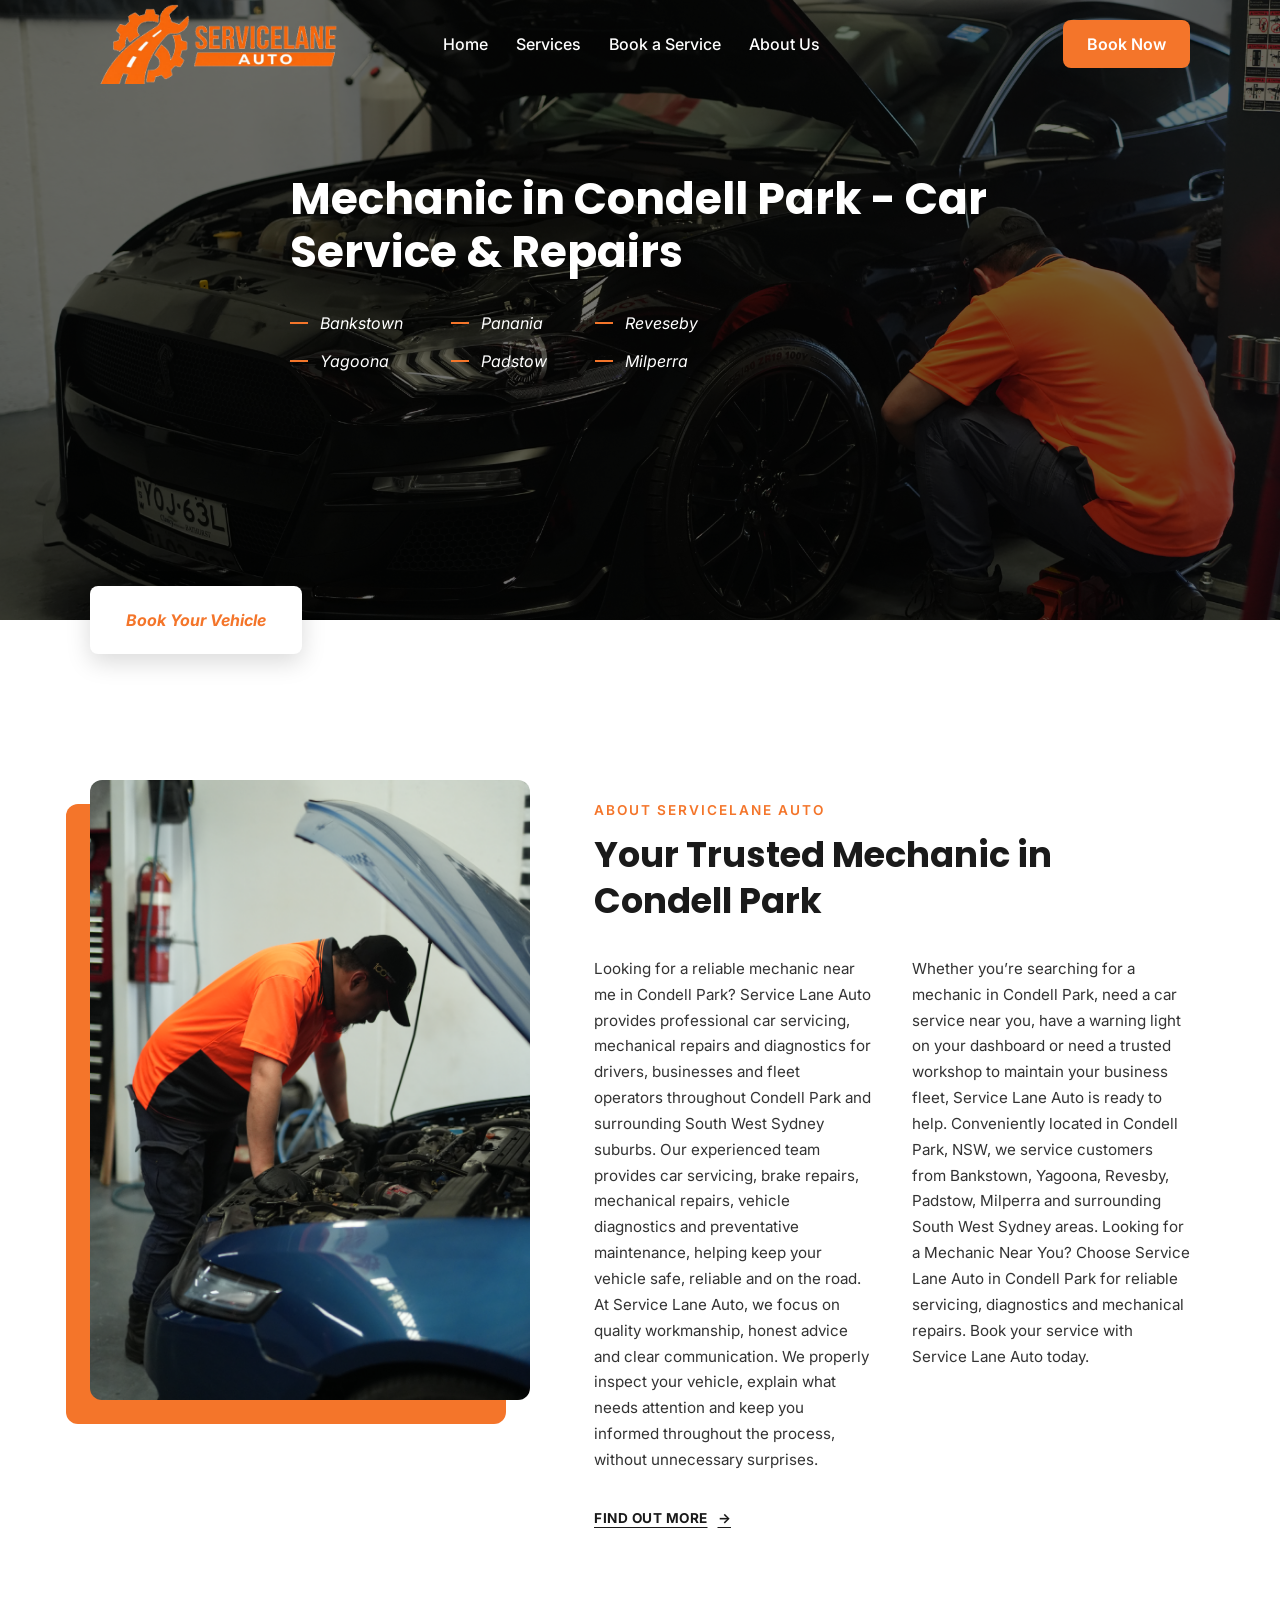
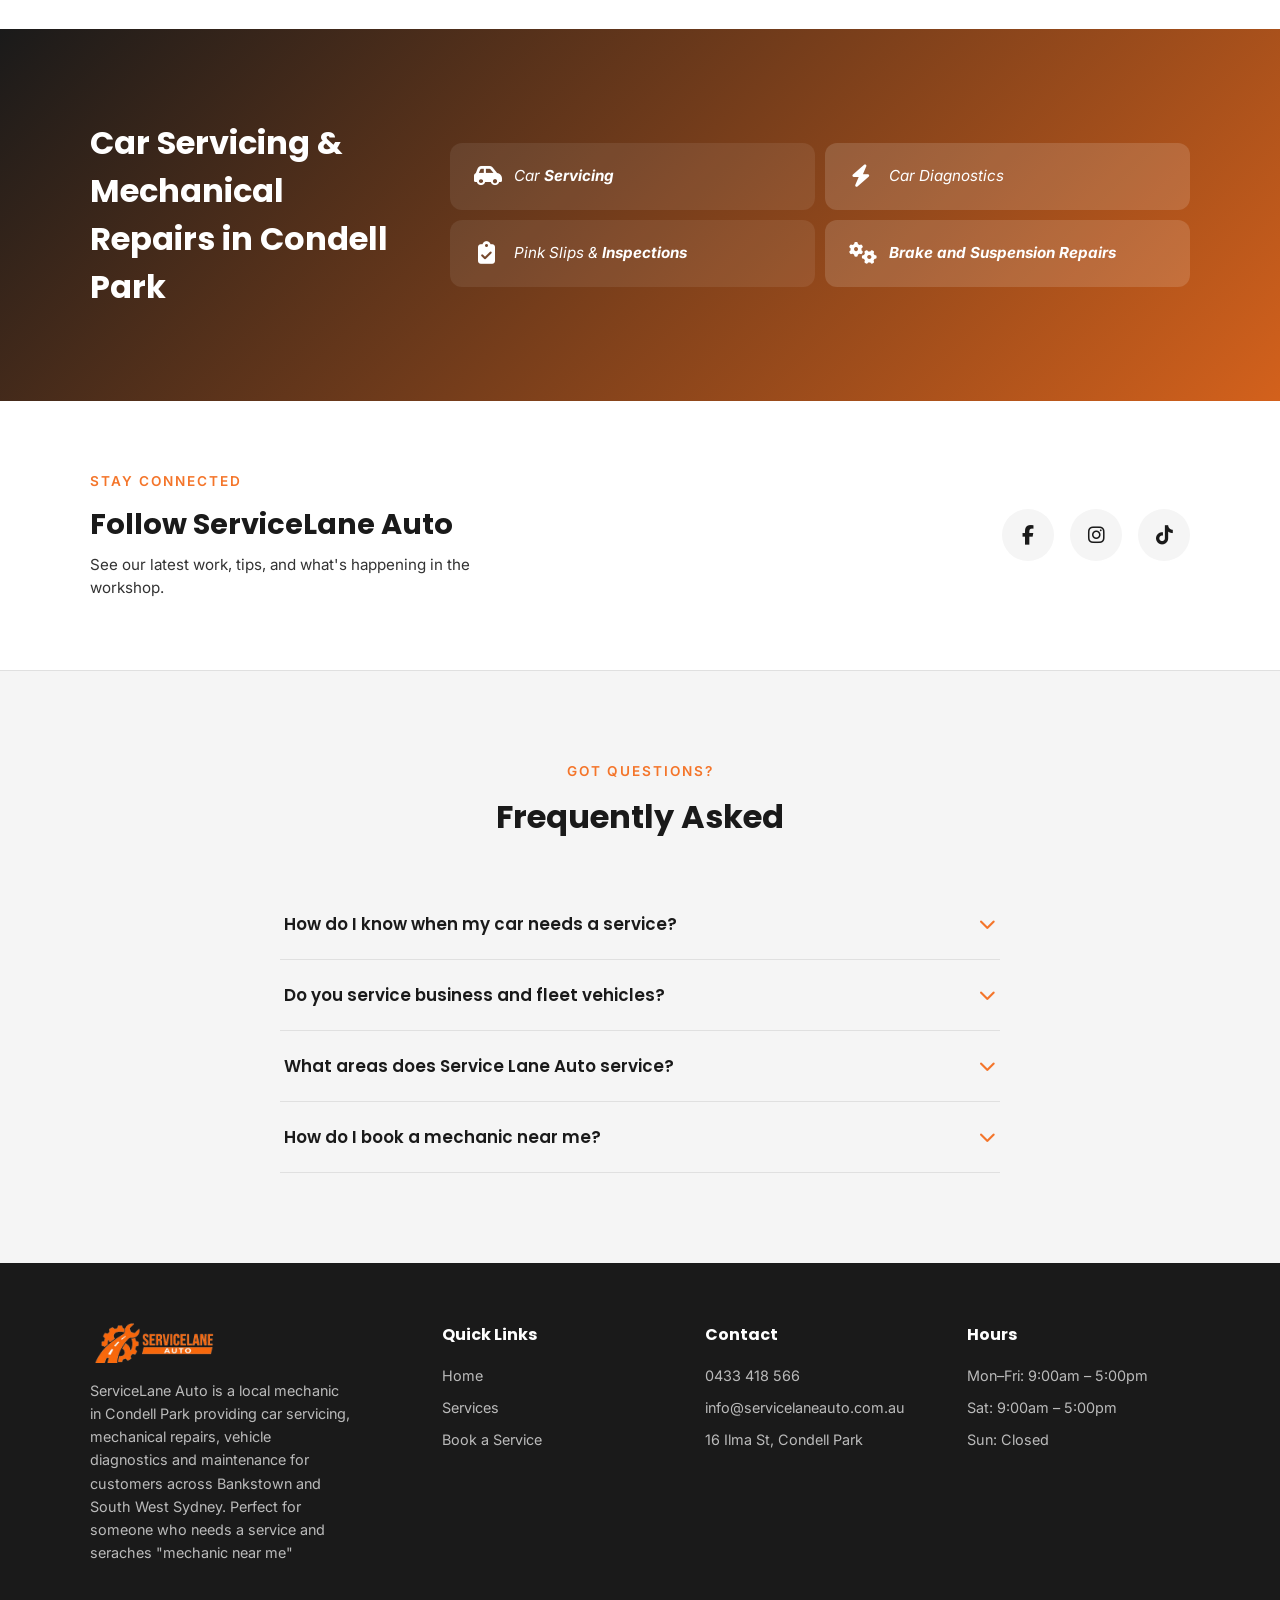
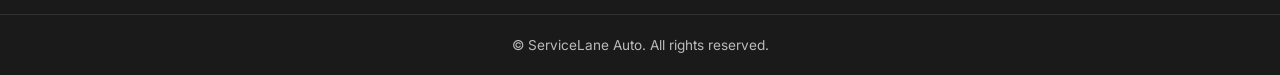
==== commit 16600fa0: "compressed photos" ====
--- a/index.html
+++ b/index.html
@@ -110,7 +110,7 @@
   <section class="about">
     <div class="container about-inner">
       <div class="about-image">
-        <img src="img/about.JPG" alt="Car being serviced at ServiceLane Auto">
+        <img src="img/about.png" alt="Car being serviced at ServiceLane Auto">
       </div>
 
       <div class="about-content">
@@ -128,8 +128,7 @@
 
             At Service Lane Auto, we focus on quality workmanship, honest advice and clear communication. We properly
             inspect your vehicle, explain what needs attention and keep you informed throughout the process, without
-            unnecessary surprises.
-          </p>
+            unnecessary surprises.</p>
           <p>
             Whether you’re searching for a mechanic in Condell Park, need a car service near you, have a warning light
             on your dashboard or need a trusted workshop to maintain your business fleet, Service Lane Auto is ready to
@@ -142,8 +141,8 @@
 
             Choose Service Lane Auto in Condell Park for reliable servicing, diagnostics and mechanical repairs.
 
-            Book your service with Service Lane Auto today.
-          </p>
+            Book your service with Service Lane Auto today.</p>
+
         </div>
 
         <a href="about.html" class="find-out-more">
--- a/css/style.css
+++ b/css/style.css
@@ -206,7 +206,7 @@
   min-height: 620px;
   display: flex;
   align-items: center;
-  background: url('../img/hero.JPG') center/cover no-repeat;
+  background: url('../img/hero.png') center/cover no-repeat;
   margin-bottom: 60px;
   margin-top: 0;
 }
@@ -842,7 +842,7 @@
   justify-content: center;
   text-align: center;
   overflow: hidden;
-  background: url('../img/abouthero.JPG') center/cover no-repeat;
+  background: url('../img/abouthero.png') center/cover no-repeat;
   padding-top: 80px;
 }
 
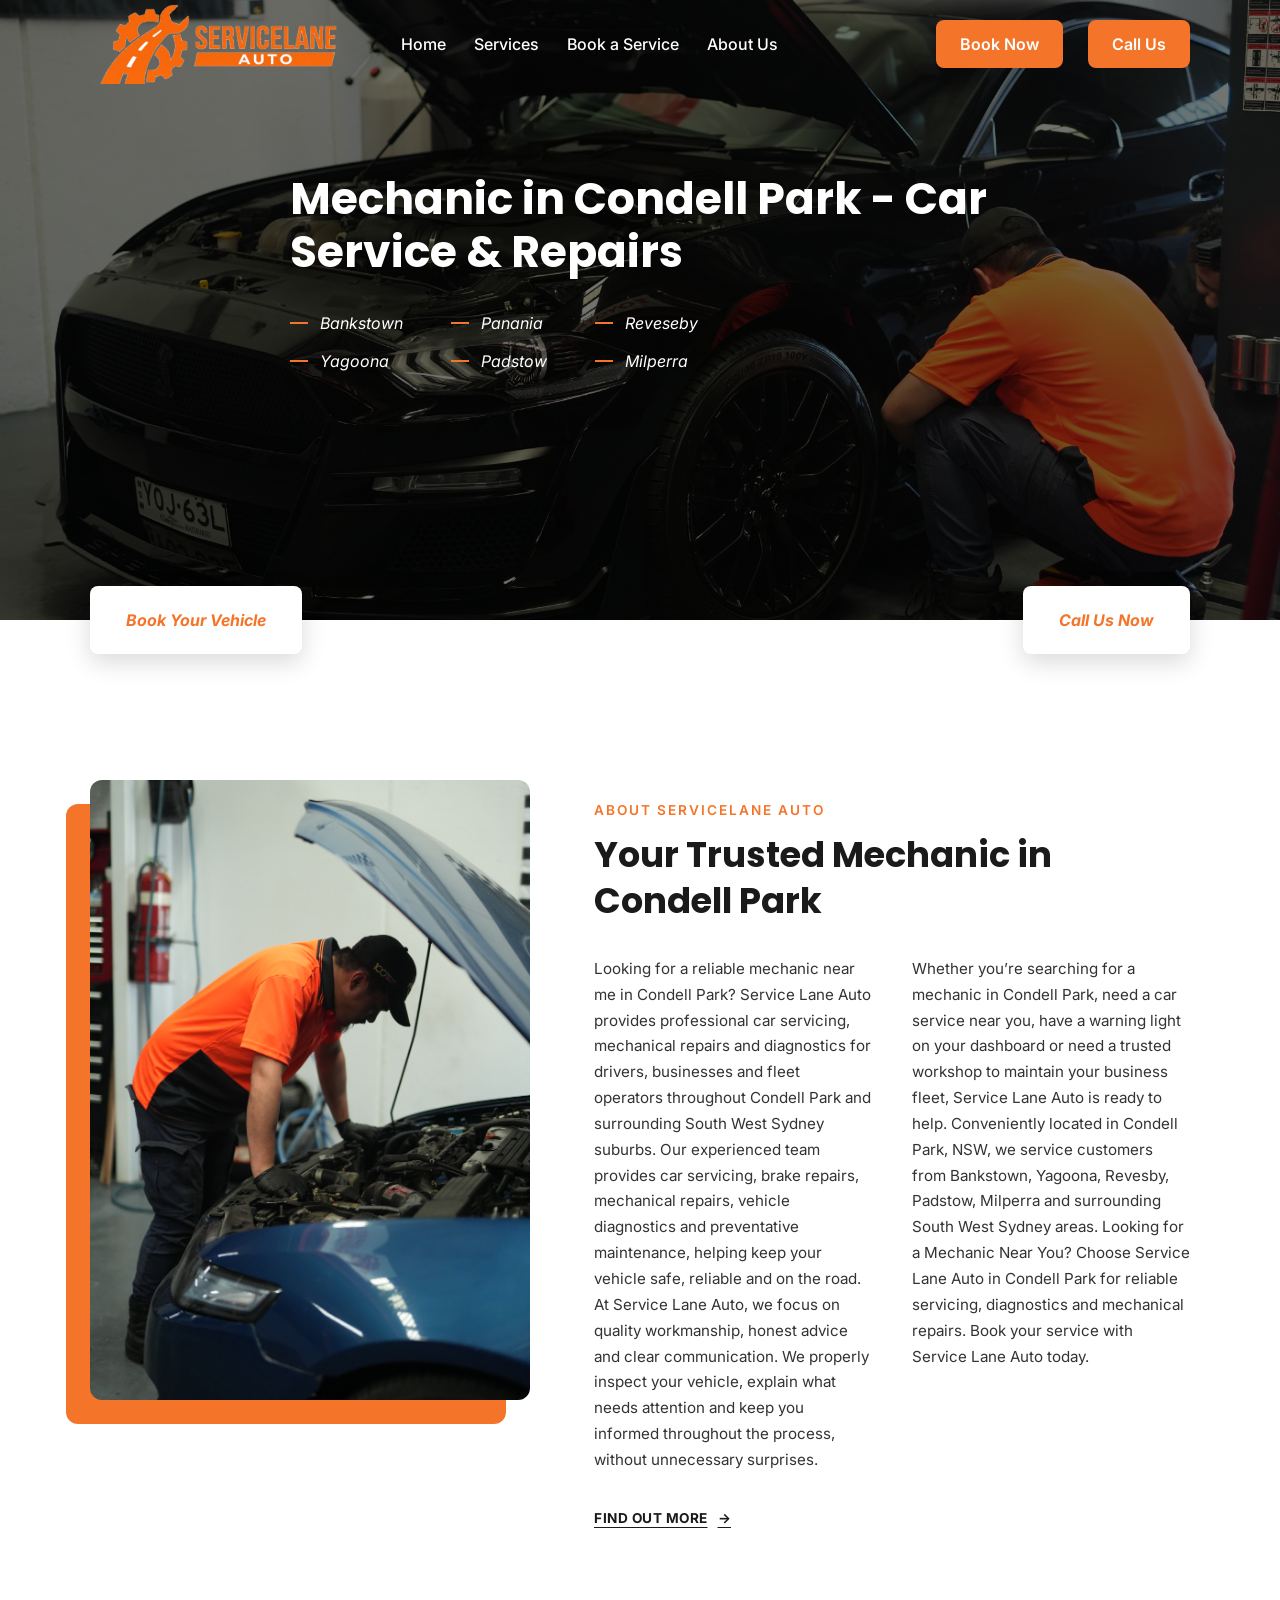
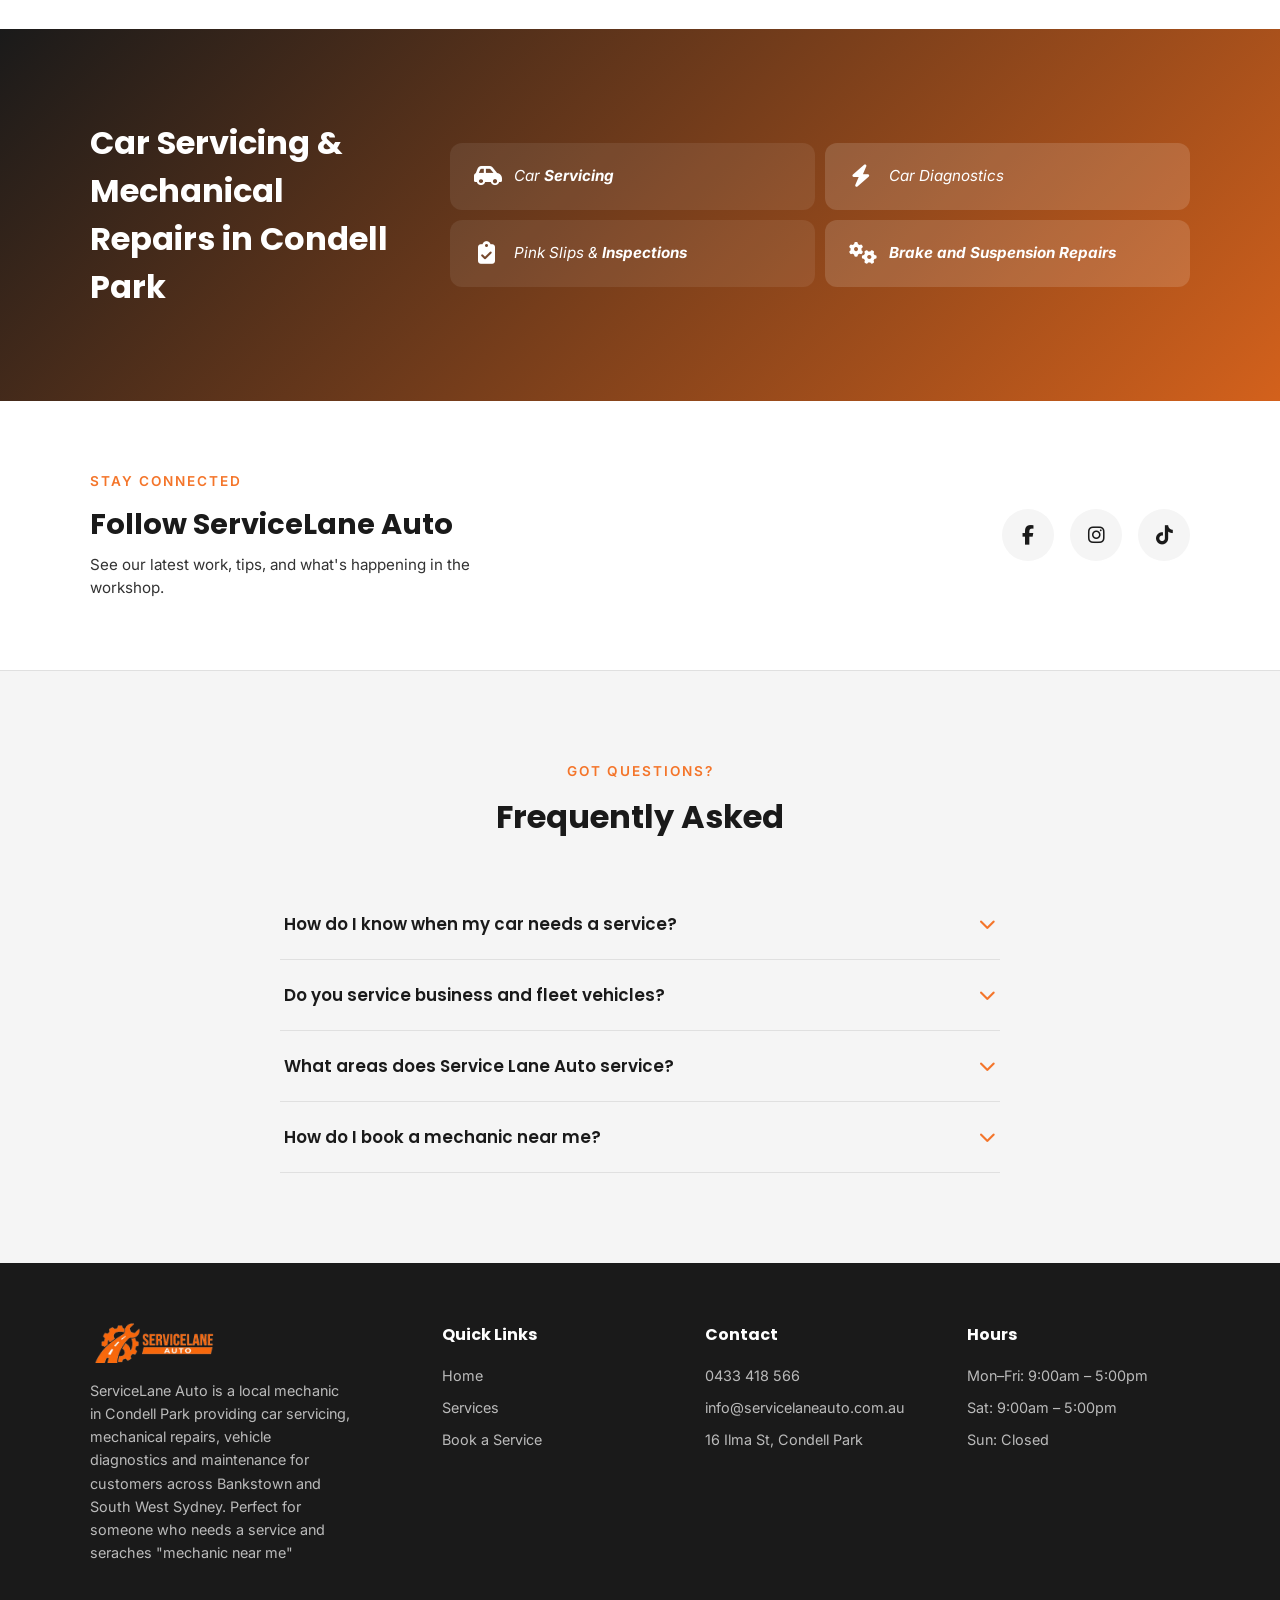
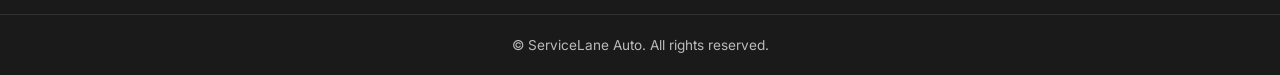
==== commit 97abd4fe: "changed some stuff" ====
--- a/index.html
+++ b/index.html
@@ -75,6 +75,7 @@
       </nav>
 
       <a href="booking.html" class="btn btn-primary header-cta">Book Now</a>
+      <a href="tel:+61433418566" class="btn btn-primary header-cta">Call Us</a>
 
       <button class="nav-toggle" aria-label="Toggle menu" aria-expanded="false">
         <span></span><span></span><span></span>
@@ -105,6 +106,7 @@
     </div>
 
     <a href="booking.html" class="hero-cta-float">Book Your Vehicle</a>
+    <a href="tel:+61433418566" class="hero-cta-float-right">Call Us Now</a>
   </section>
 
   <section class="about">
--- a/css/style.css
+++ b/css/style.css
@@ -156,6 +156,10 @@
 
 .header-cta {
   margin-left: 20px;
+}
+
+.header-cta + .header-cta {
+  margin-left: -30px;
 }
 
 .nav-toggle {
@@ -275,6 +279,25 @@
   box-shadow: 0 8px 24px rgba(0, 0, 0, 0.15);
 }
 
+.hero-cta-float-right {
+  position: absolute;
+  bottom: 0;
+  right: calc((100% - var(--container-width)) / 2 + 20px);
+  transform: translateY(50%);
+  z-index: 2;
+  background: #fff;
+  color: var(--color-primary);
+  font-weight: 700;
+  font-style: italic;
+  padding: 22px 36px;
+  border-radius: 8px;
+  box-shadow: 0 8px 24px rgba(0, 0, 0, 0.15);
+}
+
+.hero-cta-float-right:hover {
+  background: var(--color-bg-alt);
+}
+
 .hero-cta-float:hover {
   background: var(--color-bg-alt);
 }
@@ -1115,6 +1138,17 @@
   }
 
   /* Hero */
+  .hero {
+    flex-direction: column;
+    align-items: stretch;
+    padding-bottom: 24px;
+  }
+
+  .hero-inner {
+    padding-top: 100px;
+    padding-bottom: 20px;
+  }
+
   .hero-inner h1 {
     font-size: 1.8rem;
   }
@@ -1124,8 +1158,16 @@
     gap: 12px;
   }
 
-  .hero-cta-float {
-    left: 20px;
+  .hero-cta-float,
+  .hero-cta-float-right {
+    position: static;
+    transform: none;
+    display: block;
+    width: calc(100% - 40px);
+    margin: 12px auto 0;
+    left: auto;
+    right: auto;
+    text-align: center;
     padding: 16px 24px;
     font-size: 0.9rem;
   }
@@ -1158,6 +1200,10 @@
     text-align: center;
   }
 
+  .solutions-heading {
+    flex: none;
+  }
+
   .solutions-grid {
     grid-template-columns: 1fr;
   }
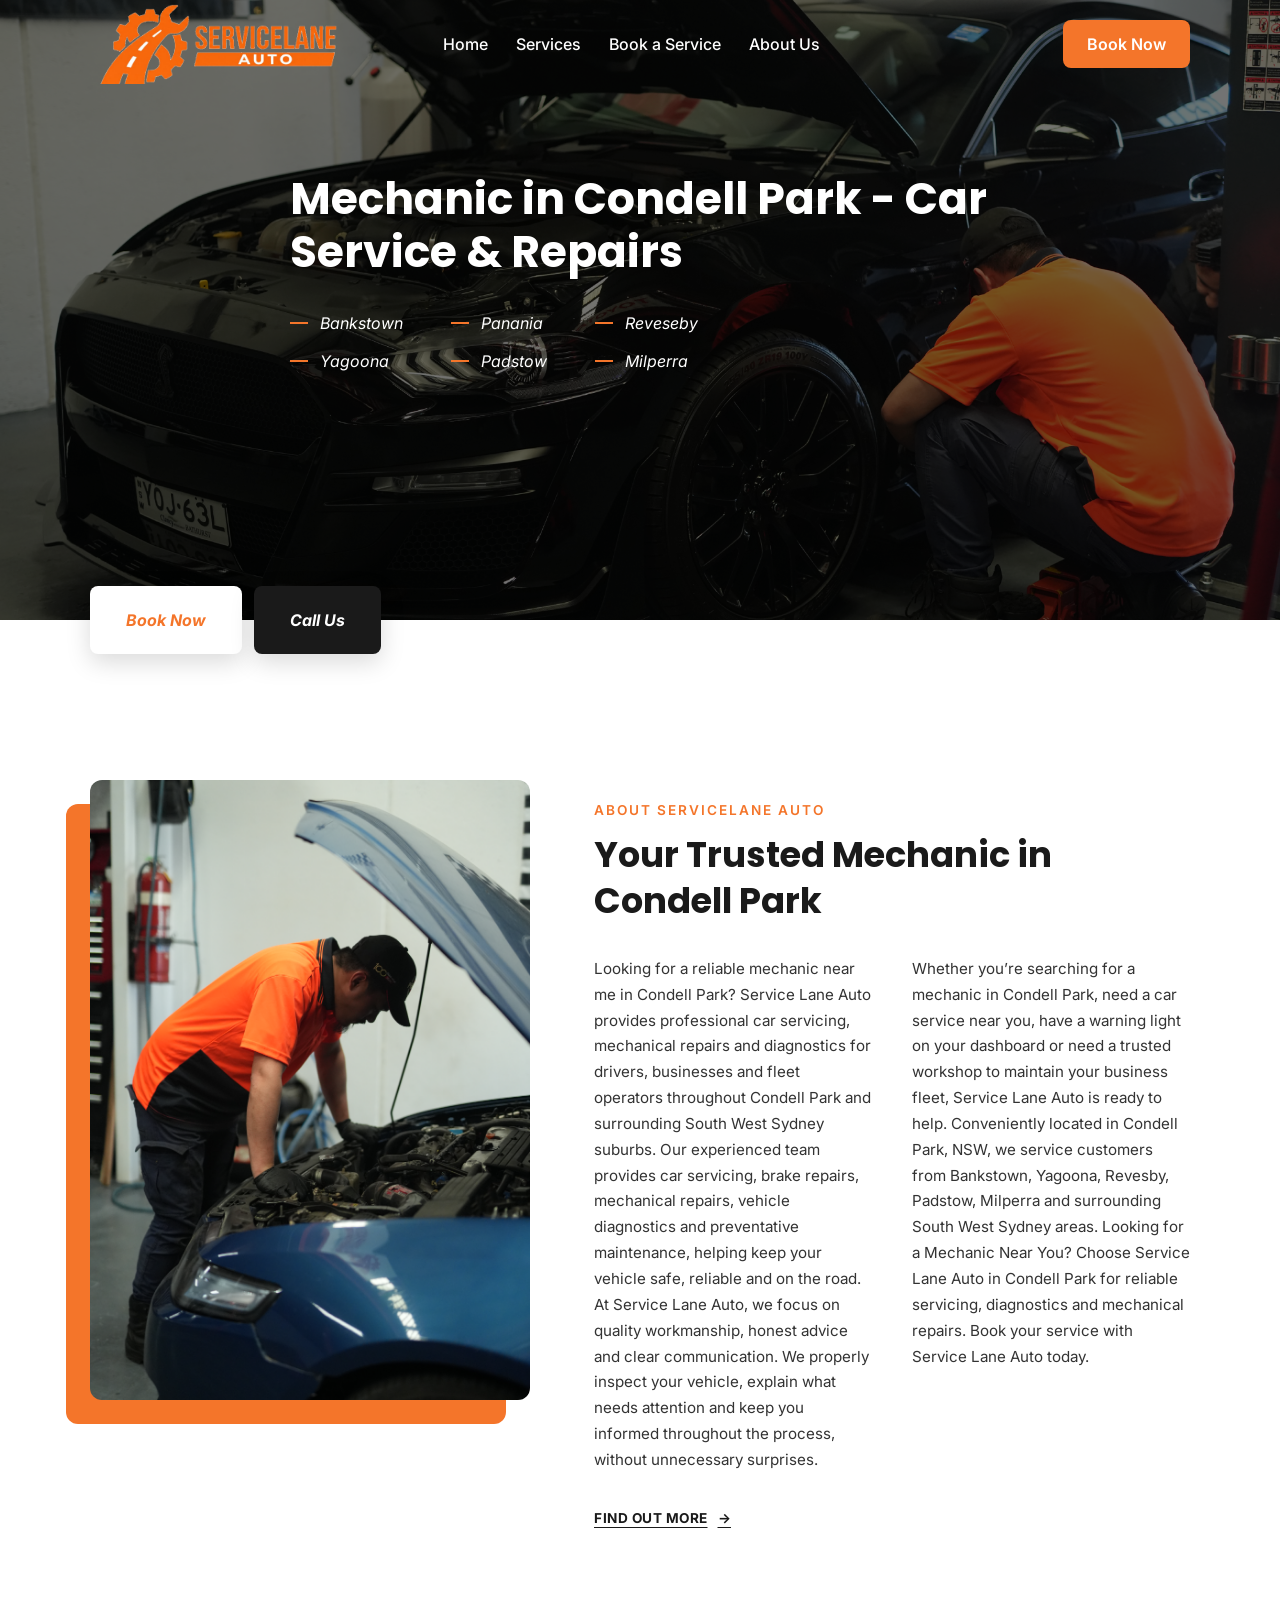
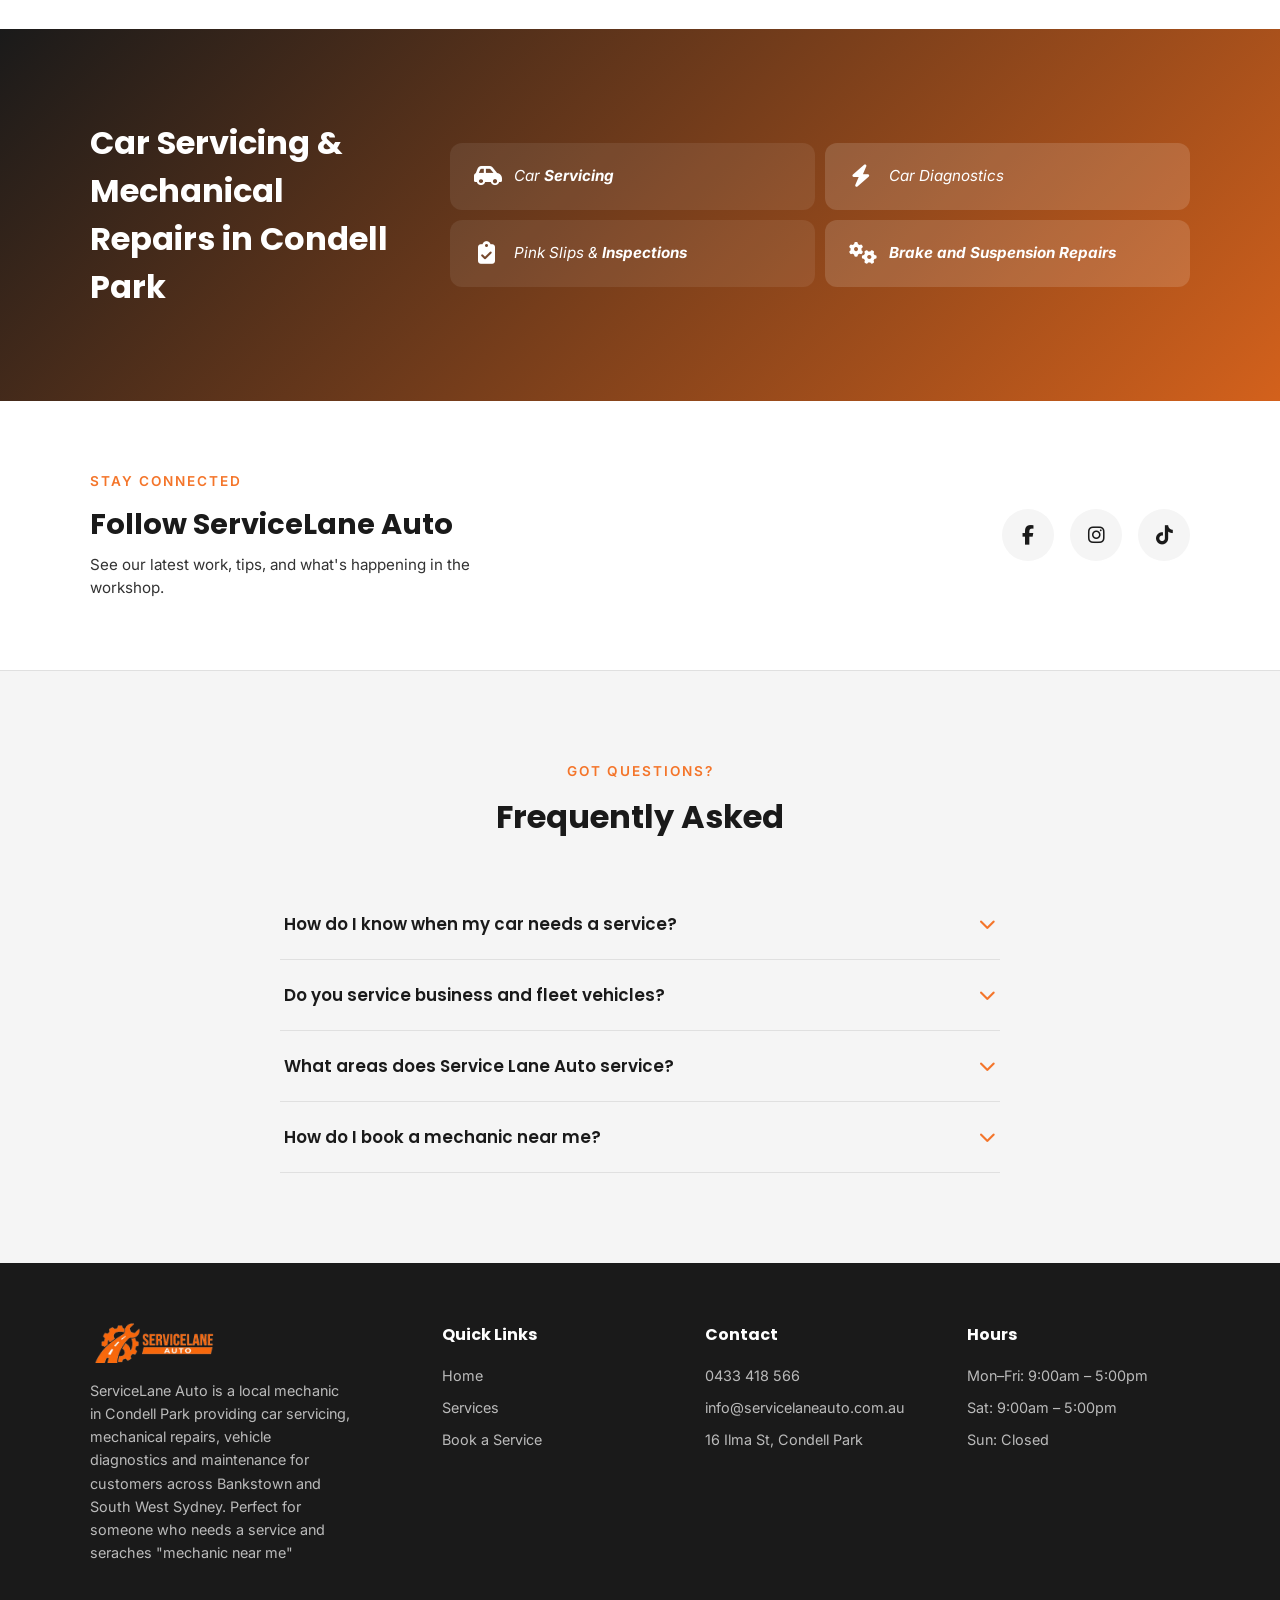
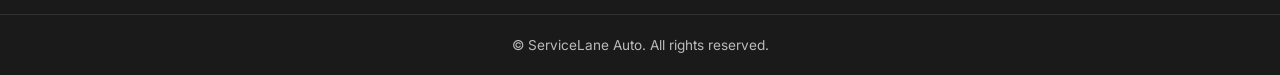
==== commit 502288d5: "added service pages" ====
--- a/index.html
+++ b/index.html
@@ -75,7 +75,6 @@
       </nav>
 
       <a href="booking.html" class="btn btn-primary header-cta">Book Now</a>
-      <a href="tel:+61433418566" class="btn btn-primary header-cta">Call Us</a>
 
       <button class="nav-toggle" aria-label="Toggle menu" aria-expanded="false">
         <span></span><span></span><span></span>
@@ -105,8 +104,10 @@
       </div>
     </div>
 
-    <a href="booking.html" class="hero-cta-float">Book Your Vehicle</a>
-    <a href="tel:+61433418566" class="hero-cta-float-right">Call Us Now</a>
+    <div class="hero-cta-group">
+  <a href="booking.html" class="hero-cta-float">Book Now</a>
+  <a href="tel:+61433418566" class="hero-cta-float hero-cta-call">Call Us</a>
+</div>
   </section>
 
   <section class="about">
--- a/css/style.css
+++ b/css/style.css
@@ -158,10 +158,6 @@
   margin-left: 20px;
 }
 
-.header-cta + .header-cta {
-  margin-left: -30px;
-}
-
 .nav-toggle {
   display: none;
   flex-direction: column;
@@ -264,12 +260,18 @@
   flex-shrink: 0;
 }
 
-.hero-cta-float {
+/* Hero floating CTA(s) — wrapper handles positioning, buttons handle look */
+.hero-cta-group {
   position: absolute;
   bottom: 0;
-  left: calc((100% - var(--container-width)) / 2 + 20px);
+  left: max(20px, calc((100% - var(--container-width)) / 2 + 20px));
   transform: translateY(50%);
   z-index: 2;
+  display: flex;
+  gap: 12px;
+}
+
+.hero-cta-float {
   background: #fff;
   color: var(--color-primary);
   font-weight: 700;
@@ -279,27 +281,17 @@
   box-shadow: 0 8px 24px rgba(0, 0, 0, 0.15);
 }
 
-.hero-cta-float-right {
-  position: absolute;
-  bottom: 0;
-  right: calc((100% - var(--container-width)) / 2 + 20px);
-  transform: translateY(50%);
-  z-index: 2;
-  background: #fff;
-  color: var(--color-primary);
-  font-weight: 700;
-  font-style: italic;
-  padding: 22px 36px;
-  border-radius: 8px;
-  box-shadow: 0 8px 24px rgba(0, 0, 0, 0.15);
-}
-
-.hero-cta-float-right:hover {
-  background: var(--color-bg-alt);
-}
-
 .hero-cta-float:hover {
   background: var(--color-bg-alt);
+}
+
+.hero-cta-call {
+  background: var(--color-dark);
+  color: #fff;
+}
+
+.hero-cta-call:hover {
+  background: #000;
 }
 
 /* ---- About ---- */
@@ -646,7 +638,7 @@
   top: 40px;
 }
 
-.booking-info h2 {
+.booking-info>h2 {
   font-size: 1.6rem;
   color: var(--color-dark);
   margin: 18px 0 12px;
@@ -1069,6 +1061,77 @@
   border-radius: 12px;
 }
 
+/* ---- Quick nav (sub-service jump links) ---- */
+.quick-nav {
+  background: #fff;
+  border-bottom: 1px solid var(--color-border);
+  padding: 18px 0;
+  position: sticky;
+  top: 0;
+  z-index: 40;
+}
+
+.quick-nav-inner {
+  display: flex;
+  gap: 24px;
+  flex-wrap: wrap;
+  justify-content: center;
+}
+
+.quick-nav a {
+  font-size: 0.85rem;
+  font-weight: 600;
+  color: var(--color-text);
+  padding: 6px 14px;
+  border-radius: 20px;
+  background: var(--color-bg-alt);
+  transition: background 0.2s ease, color 0.2s ease;
+}
+
+.quick-nav a:hover {
+  background: var(--color-primary);
+  color: #fff;
+}
+
+.service-block-card {
+  display: flex;
+  gap: 48px;
+  background: #fff;
+  border: 1px solid var(--color-border);
+  border-radius: 16px;
+  padding: 44px;
+  position: relative;
+}
+
+.service-block {
+  padding: 30px;
+}
+
+.service-block-number {
+  position: absolute;
+  top: 16px;
+  right: 24px;
+  font-family: var(--font-heading);
+  font-size: 2.2rem;
+  font-weight: 700;
+  color: var(--color-text);
+}
+
+.service-block-head {
+  flex: 0 0 280px;
+}
+
+.service-block-head h2 {
+  font-size: 1.6rem;
+  color: var(--color-dark);
+  margin-top: 14px;
+}
+
+.service-block-body {
+  flex: 1;
+  max-width: 520px;
+}
+
 /*Mobile*/
 @media (max-width: 768px) {
 
@@ -1138,17 +1201,6 @@
   }
 
   /* Hero */
-  .hero {
-    flex-direction: column;
-    align-items: stretch;
-    padding-bottom: 24px;
-  }
-
-  .hero-inner {
-    padding-top: 100px;
-    padding-bottom: 20px;
-  }
-
   .hero-inner h1 {
     font-size: 1.8rem;
   }
@@ -1158,18 +1210,20 @@
     gap: 12px;
   }
 
-  .hero-cta-float,
-  .hero-cta-float-right {
-    position: static;
-    transform: none;
-    display: block;
-    width: calc(100% - 40px);
-    margin: 12px auto 0;
-    left: auto;
-    right: auto;
+  /* Hero CTA buttons — side by side, full width, on mobile */
+  .hero-cta-group {
+    display: flex;
+    left: 20px;
+    right: 20px;
+    gap: 8px;
+    display: flex;
+  }
+
+  .hero-cta-float {
+    flex: 1;
     text-align: center;
-    padding: 16px 24px;
-    font-size: 0.9rem;
+    padding: 16px 12px;
+    font-size: 0.85rem;
   }
 
   /* About (homepage) */
@@ -1200,10 +1254,6 @@
     text-align: center;
   }
 
-  .solutions-heading {
-    flex: none;
-  }
-
   .solutions-grid {
     grid-template-columns: 1fr;
   }
@@ -1230,10 +1280,6 @@
   }
 
   /* Booking page */
-  .booking-inner {
-    flex-direction: column;
-  }
-
   .booking-info {
     position: static;
   }
